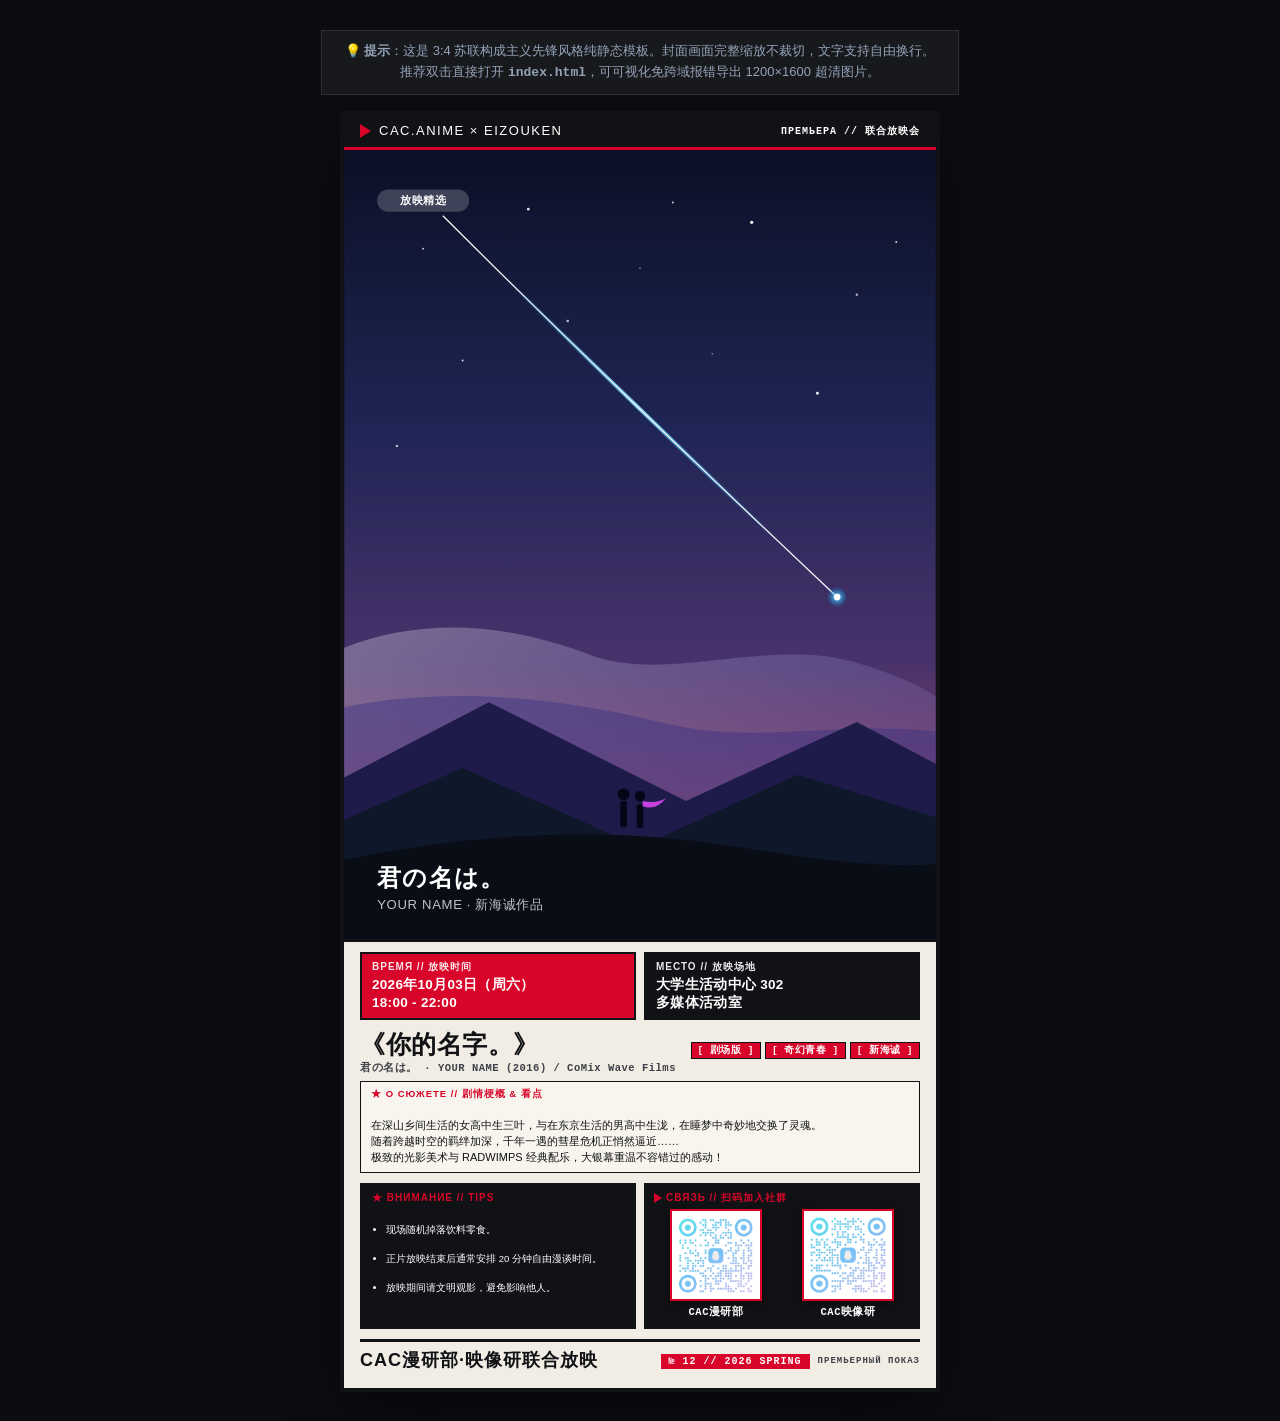
==== template-pure.html @ 76523134 "v1" ====
<!DOCTYPE html>
<html lang="zh-CN">
<head>
  <meta charset="UTF-8">
  <meta name="viewport" content="width=device-width, initial-scale=1.0">
  <title>CAC漫研部 · 映像研联合放映 · 苏联构成主义海报模板 (3:4 静态版)</title>
  <link rel="stylesheet" href="assets/css/poster.css">
  <style>
    body {
      margin: 0;
      padding: 30px 10px;
      background-color: #0b0d11;
      display: flex;
      flex-direction: column;
      align-items: center;
      gap: 16px;
      font-family: sans-serif;
    }
    .print-tip {
      color: #94a3b8;
      font-size: 13px;
      background: rgba(255, 255, 255, 0.05);
      padding: 10px 18px;
      border: 1px solid rgba(255, 255, 255, 0.1);
      max-width: 600px;
      text-align: center;
      line-height: 1.6;
    }
    .print-tip kbd {
      background: #334155;
      padding: 2px 6px;
      border-radius: 4px;
      color: #f1f5f9;
    }
    @media print {
      body { padding: 0; background: transparent; }
      .print-tip { display: none; }
      .poster-container { box-shadow: none; }
    }
  </style>
</head>
<body>

  <div class="print-tip">
    💡 <strong>提示</strong>：这是 3:4 苏联构成主义先锋风格纯静态模板。封面画面完整缩放不裁切，文字支持自由换行。推荐双击直接打开 <strong><code>index.html</code></strong>，可可视化免跨域报错导出 1200×1600 超清图片。
  </div>

  <!-- 海报根节点 (3:4 比例，600×800) -->
  <div class="poster-container" id="posterFrame">
    <div class="poster-ambient-mask"></div>

    <!-- 1. 顶部苏联前卫红黑横幅 -->
    <div class="soviet-header-strip">
      <div class="soviet-header-left">
        <span class="soviet-red-wedge"></span>
        <span>CAC.ANIME × EIZOUKEN</span>
      </div>
      <div class="soviet-header-right">
        <span>ПРЕМЬЕРА // 联合放映会</span>
      </div>
    </div>

    <!-- 2. 封面展示区 (彻底无裁切！完整原比例缩放自适应展示) -->
    <div class="soviet-hero-stage">
      <div class="soviet-corner-badge">КИНО</div>
      <div class="soviet-corner-flag">ARCHIVE // 2026</div>

      <img class="soviet-cover-img" src="assets/images/sample-cover.svg" alt="动画封面">
    </div>

    <!-- 3. 下部内容主板 -->
    <div class="soviet-content-board">

      <!-- 构成主义放映日程告示牌 (红黑双块对比，支持换行) -->
      <section class="soviet-schedule-grid">
        <div class="schedule-block red-block">
          <div class="schedule-tag-head">ВРЕМЯ // 放映时间</div>
          <div class="schedule-tag-value">2026年10月03日（周六）
18:00 - 22:00</div>
        </div>
        <div class="schedule-block">
          <div class="schedule-tag-head">МЕСТО // 放映场地</div>
          <div class="schedule-tag-value">大学生活动中心 302
多媒体活动室</div>
        </div>
      </section>

      <!-- 放映作品列表 (支持单片/多片连映与回车换行) -->
      <div class="soviet-works-section">
        <div class="soviet-work-single">
          <div class="soviet-work-title-row">
            <div class="soviet-work-main-title">《你的名字。》</div>
            <div class="soviet-tag-inline">
              <span class="soviet-tag-stamp">[ 剧场版 ]</span>
              <span class="soviet-tag-stamp">[ 奇幻青春 ]</span>
              <span class="soviet-tag-stamp">[ 新海诚 ]</span>
            </div>
          </div>
          <div class="soviet-work-sub-title">君の名は。 · YOUR NAME (2016) / CoMix Wave Films</div>
          <div class="soviet-synopsis-box">
            <div class="soviet-synopsis-head">★ О СЮЖЕТЕ // 剧情梗概 & 看点</div>
            <div class="soviet-synopsis-text">
在深山乡间生活的女高中生三叶，与在东京生活的男高中生泷，在睡梦中奇妙地交换了灵魂。
随着跨越时空的羁绊加深，千年一遇的彗星危机正悄然逼近……
极致的光影美术与 RADWIMPS 经典配乐，大银幕重温不容错过的感动！
            </div>
          </div>
        </div>
      </div>

      <!-- 构成主义 双列信息板：左侧 参会须知 + 右侧 超大双群二维码专区 -->
      <div class="soviet-bottom-columns">
        <!-- 左侧：参会须知与备忘 (Tips，支持换行) -->
        <section class="soviet-ps-box">
          <div class="soviet-ps-head">★ ВНИМАНИЕ // Tips</div>
          <ul class="soviet-ps-list">
            <li>现场随机掉落饮料零食。</li>
            <li>正片放映结束后通常安排 20 分钟自由漫谈时间。</li>
            <li>放映期间请文明观影，避免影响他人。</li>
          </ul>
        </section>

        <!-- 右侧：超大扫码加入社群专区 (СВЯЗЬ // QR-КОДЫ) -->
        <section class="soviet-qr-box">
          <div class="soviet-qr-box-head">
            <span class="soviet-red-wedge" style="border-left-width: 8px; border-top-width: 5px; border-bottom-width: 5px;"></span>
            <span>СВЯЗЬ // 扫码加入社群</span>
          </div>
          <div class="soviet-qr-group">
            <div class="soviet-qr-item">
              <div class="soviet-qr-frame">
                <img class="soviet-qr-img" src="assets/images/CAC漫研部.png" alt="CAC漫研部">
              </div>
              <span class="soviet-qr-label">CAC漫研部</span>
            </div>
            <div class="soviet-qr-item">
              <div class="soviet-qr-frame">
                <img class="soviet-qr-img" src="assets/images/CAC映像研.png" alt="CAC映像研">
              </div>
              <span class="soviet-qr-label">CAC映像研</span>
            </div>
          </div>
        </section>
      </div>

      <!-- 底部：全宽联合放映品牌横栏 (大号字标 + 届数编号) -->
      <footer class="soviet-footer-bar">
        <div class="soviet-footer-brand">
          <div class="soviet-brand-title">CAC漫研部·映像研联合放映</div>
        </div>
        <div class="soviet-brand-meta">
          <span class="soviet-session-badge">№ 12 // 2026 SPRING</span>
          <span class="soviet-brand-sub">ПРЕМЬЕРНЫЙ ПОКАЗ</span>
        </div>
      </footer>

    </div>
  </div>

</body>
</html>
---- assets/css/poster.css ----
/* ============================================================
   CAC漫研部 · 映像研联合放映 · 苏联构成主义 (Soviet Constructivism) 核心样式表
   画幅比例：自由自适应全长长海报 (基准宽 600px，高度随封面原画与内容自适应延伸，2x 导出即为 1200px 超清海报)
   设计灵感：罗德琴科 (Rodchenko)、斯坚伯格兄弟 (Stenberg Brothers) 苏联先锋电影宣传画
   特点：粗犷建筑几何、红黑米白高张力对比、摄影全宽不裁切展示、标语式大字排版
   ============================================================ */

:root {
  /* 基础尺寸 */
  --poster-w: 600px;
  --poster-h: 800px;

  /* 主题 1：苏维埃赤黑先锋 (Soviet Constructivist Red & Black - 经典红黑白) */
  --soviet-bg: #f2ede4;                /* 做旧报纸米黄底 */
  --soviet-red: #d90429;               /* 苏维埃赤红 */
  --soviet-black: #111215;             /* 浓重墨黑 */
  --soviet-paper: #ffffff;             /* 纯白 */
  --soviet-border: #111215;            /* 纯黑硬轮廓 */
  --soviet-text: #111215;
  --soviet-text-rev: #ffffff;
  --soviet-sub: #3d4048;
  --soviet-font-display: "Impact", "Arial Black", "PingFang SC", "Microsoft YaHei", sans-serif;
  --soviet-font-mono: "JetBrains Mono", "SF Mono", Consolas, monospace;
}

/* 主题 2：斯坚伯格电影黑金 (Stenberg Cinema Black - 影展黑底质感) */
.theme-stenberg-black {
  --soviet-bg: #111215;
  --soviet-red: #e63946;
  --soviet-black: #1c1e24;
  --soviet-paper: #f8f9fa;
  --soviet-border: #e63946;
  --soviet-text: #f8f9fa;
  --soviet-text-rev: #111215;
  --soviet-sub: #cbd5e1;
}

/* 主题 3：先锋革命赤红 (Revolutionary Red Ground - 大色块赤红底) */
.theme-red-avantgarde {
  --soviet-bg: #d90429;
  --soviet-red: #111215;
  --soviet-black: #ffffff;
  --soviet-paper: #111215;
  --soviet-border: #111215;
  --soviet-text: #ffffff;
  --soviet-text-rev: #111215;
  --soviet-sub: #fce7e7;
}

/* 主题 4：构成主义工业黄黑 (Constructivist Ochre - 工业机械黑黄) */
.theme-industrial-ochre {
  --soviet-bg: #141518;
  --soviet-red: #f59e0b;
  --soviet-black: #202228;
  --soviet-paper: #fef3c7;
  --soviet-border: #f59e0b;
  --soviet-text: #fef3c7;
  --soviet-text-rev: #141518;
  --soviet-sub: #cbd5e1;
}

/* 海报画框根容器 (默认自由自适应长海报：宽度 600px，高度纵向自由延伸，绝不截断底边与二维码) */
.poster-container {
  width: var(--poster-w);
  min-height: var(--poster-h);
  height: auto !important;
  position: relative;
  overflow: visible !important;
  box-sizing: border-box;
  background-color: var(--soviet-bg);
  color: var(--soviet-text);
  font-family: -apple-system, BlinkMacSystemFont, "Segoe UI", "PingFang SC", "Microsoft YaHei", sans-serif;
  box-shadow: 0 25px 60px -15px rgba(0, 0, 0, 0.7);
  user-select: none;
  display: flex;
  flex-direction: column;
  border: 4px solid var(--soviet-border);
}

/* 固定画框模式支持 (若用户主动切换固定画幅) */
.poster-container.ratio-3-4 {
  height: 800px !important;
  max-height: 800px !important;
  overflow: hidden !important;
}
.poster-container.ratio-3-4 .soviet-hero-stage {
  height: 320px !important;
  display: flex !important;
  align-items: center !important;
  justify-content: center !important;
  background: #0d0f12 !important;
}
.poster-container.ratio-3-4 .soviet-cover-img {
  width: 100% !important;
  height: 100% !important;
  object-fit: contain !important;
  box-shadow: 0 0 0 1.5px var(--soviet-border), 0 4px 16px rgba(0, 0, 0, 0.5);
}

.poster-container.ratio-9-16 {
  height: 1066px !important;
  max-height: 1066px !important;
  overflow: hidden !important;
}
.poster-container.ratio-9-16 .soviet-hero-stage {
  height: 480px !important;
  display: flex !important;
  align-items: center !important;
  justify-content: center !important;
  background: #0d0f12 !important;
}
.poster-container.ratio-9-16 .soviet-cover-img {
  width: 100% !important;
  height: 100% !important;
  object-fit: contain !important;
  box-shadow: 0 0 0 1.5px var(--soviet-border), 0 4px 16px rgba(0, 0, 0, 0.5);
}

/* 构成主义背景：报纸版画质感颗粒与斜向几何构图 */
.poster-ambient-mask {
  position: absolute;
  inset: 0;
  pointer-events: none;
  z-index: 2;
  background-image: radial-gradient(rgba(0, 0, 0, 0.04) 1px, transparent 0);
  background-size: 8px 8px;
}

/* ================= 1. 顶部苏联前卫先锋标语横幅 (Banner Strip) ================= */
.soviet-header-strip {
  position: relative;
  z-index: 10;
  height: 32px;
  background: var(--soviet-black);
  color: #ffffff;
  display: flex;
  align-items: center;
  justify-content: space-between;
  padding: 0 16px;
  border-bottom: 3px solid var(--soviet-red);
  flex-shrink: 0;
}

.soviet-header-left {
  display: flex;
  align-items: center;
  gap: 8px;
  font-family: var(--soviet-font-display);
  font-size: 13px;
  letter-spacing: 1.5px;
  text-transform: uppercase;
}

.soviet-red-wedge {
  display: inline-block;
  width: 0;
  height: 0;
  border-top: 7px solid transparent;
  border-bottom: 7px solid transparent;
  border-left: 11px solid var(--soviet-red);
}

.soviet-header-right {
  font-family: var(--soviet-font-mono);
  font-size: 10px;
  font-weight: 700;
  color: #ffffff;
  letter-spacing: 1px;
}

/* ================= 2. 封面展示区 (直接宽度最大化 100% 顶满！0裁切！无遮挡！) ================= */
.soviet-hero-stage {
  position: relative;
  width: 100%;
  height: auto;
  min-height: unset;
  background: #0d0f12;
  border-bottom: 3.5px solid var(--soviet-border);
  display: block;
  overflow: hidden;
  flex-shrink: 0;
  z-index: 5;
  padding: 0;
  margin: 0;
  line-height: 0;
}

/* 核心：封面图片直接 100% 宽度顶满海报左右两边！纵向随原图比例自然展开，不留黑边，绝不裁切！ */
.soviet-cover-img {
  width: 100% !important;
  max-width: 100% !important;
  min-width: 100% !important;
  height: auto !important;
  max-height: none !important;
  display: block !important;
  object-fit: cover;
  margin: 0 !important;
  padding: 0 !important;
  border: none !important;
}

/* 移除遮挡在封面图上的装饰标签，确保原画 100% 纯净展示 */
.soviet-corner-badge,
.soviet-corner-flag {
  display: none !important;
}

/* ================= 3. 下部内容板 (Content Area) ================= */
.soviet-content-board {
  position: relative;
  z-index: 10;
  display: flex;
  flex-direction: column;
  gap: 8px;
  padding: 10px 16px 14px 16px;
  box-sizing: border-box;
  background: var(--soviet-bg);
  flex: none;
}

/* ================= 4. 构成主义放映日程告示牌 (双列几何方块，支持换行) ================= */
.soviet-schedule-grid {
  display: grid;
  grid-template-columns: 1fr 1fr;
  gap: 8px;
  margin-bottom: 2px;
}

.schedule-block {
  border: 2px solid var(--soviet-border);
  background: var(--soviet-black);
  color: #ffffff;
  padding: 6px 10px;
  display: flex;
  flex-direction: column;
  gap: 2px;
  position: relative;
}

.schedule-block.red-block {
  background: var(--soviet-red);
  border-color: var(--soviet-border);
}

.schedule-tag-head {
  font-family: var(--soviet-font-display);
  font-size: 10px;
  font-weight: 900;
  letter-spacing: 1px;
  text-transform: uppercase;
  color: rgba(255, 255, 255, 0.9);
  display: flex;
  align-items: center;
  gap: 4px;
}

.schedule-tag-value {
  font-size: 13.5px;
  font-weight: 900;
  line-height: 1.35;
  color: #ffffff;
  letter-spacing: 0.3px;
  white-space: pre-line; /* 支持换行 */
  word-break: break-word;
}

/* ================= 5. 放映作品列表 (支持多片连映与回车换行) ================= */
.soviet-works-section {
  display: flex;
  flex-direction: column;
  gap: 6px;
  margin-bottom: 2px;
}

/* 标签通用样式 (放在作品标题后) */
.soviet-tag-inline {
  display: inline-flex;
  gap: 4px;
  flex-wrap: wrap;
  align-items: center;
}

.soviet-tag-stamp {
  padding: 1px 6px;
  background: var(--soviet-red);
  color: #ffffff;
  font-size: 9.5px;
  font-weight: 800;
  letter-spacing: 0.5px;
  font-family: var(--soviet-font-mono);
  border: 1px solid var(--soviet-border);
}

/* 单部作品展示样式 (巨大字体，张力拉满) */
.soviet-work-single {
  display: flex;
  flex-direction: column;
  gap: 2px;
}

.soviet-work-title-row {
  display: flex;
  align-items: baseline;
  justify-content: space-between;
  gap: 8px;
  flex-wrap: wrap;
}

.soviet-work-main-title {
  font-size: 25px;
  font-weight: 900;
  line-height: 1.18;
  letter-spacing: 0.5px;
  color: var(--soviet-text);
  white-space: pre-line; /* 支持回车换行 */
  word-break: break-word;
}

.soviet-work-sub-title {
  font-family: var(--soviet-font-mono);
  font-size: 10.5px;
  font-weight: 700;
  color: var(--soviet-sub);
  letter-spacing: 0.5px;
  line-height: 1.3;
  white-space: pre-line; /* 支持回车换行 */
  word-break: break-word;
}

.soviet-synopsis-box {
  border: 1.5px solid var(--soviet-border);
  background: rgba(255, 255, 255, 0.4);
  padding: 6px 10px;
  margin-top: 3px;
  position: relative;
}

.soviet-synopsis-head {
  font-family: var(--soviet-font-display);
  font-size: 9.5px;
  font-weight: 900;
  color: var(--soviet-red);
  letter-spacing: 1px;
  margin-bottom: 2px;
}

.soviet-synopsis-text {
  font-size: 11px;
  line-height: 1.45;
  color: var(--soviet-text);
  margin: 0;
  white-space: pre-line; /* 支持回车换行 */
  word-break: break-word;
}

/* 多部作品连映样式 */
.soviet-work-multi {
  border: 2px solid var(--soviet-border);
  background: rgba(255, 255, 255, 0.5);
  border-left: 5px solid var(--soviet-red);
  padding: 5px 8px;
  display: flex;
  flex-direction: column;
  gap: 2px;
}

.multi-header-row {
  display: flex;
  align-items: center;
  justify-content: space-between;
  gap: 6px;
}

.multi-title-group {
  display: flex;
  align-items: baseline;
  gap: 6px;
  flex: 1;
}

.multi-num-badge {
  font-family: var(--soviet-font-display);
  font-size: 11px;
  font-weight: 900;
  color: #fff;
  background: var(--soviet-red);
  padding: 0 4px;
}

.multi-title-text {
  font-size: 15px;
  font-weight: 900;
  color: var(--soviet-text);
  white-space: pre-line;
  word-break: break-word;
}

.multi-sub-text {
  font-family: var(--soviet-font-mono);
  font-size: 9.5px;
  color: var(--soviet-sub);
}

.multi-synopsis-text {
  font-size: 10px;
  line-height: 1.38;
  color: var(--soviet-text);
  margin: 0;
  white-space: pre-line;
  word-break: break-word;
}

/* ================= 6. 构成主义双列信息区：左侧 参会须知 + 右侧 超大双群二维码 ================= */
.soviet-bottom-columns {
  display: grid;
  grid-template-columns: 1fr 1fr;
  gap: 8px;
  align-items: stretch;
  margin-bottom: 2px;
}

.soviet-ps-box {
  border: 2px solid var(--soviet-border);
  background: var(--soviet-black);
  color: #ffffff;
  padding: 6px 10px;
  margin-bottom: 0;
  display: flex;
  flex-direction: column;
}

.soviet-ps-head {
  font-family: var(--soviet-font-display);
  font-size: 10px;
  font-weight: 900;
  color: var(--soviet-red);
  letter-spacing: 1px;
  margin-bottom: 4px;
  display: flex;
  align-items: center;
  gap: 4px;
  text-transform: uppercase;
}

.soviet-ps-list {
  margin: 0;
  padding-left: 14px;
  font-size: 9.5px;
  line-height: 1.42;
  color: #ffffff;
  white-space: pre-line; /* 支持回车换行 */
}

.soviet-ps-list li {
  margin-bottom: 2px;
}
.soviet-ps-list li:last-child {
  margin-bottom: 0;
}

/* 右侧超大社群二维码展区 (横向空间充分利用，扫码面积扩充至 3 倍以上) */
.soviet-qr-box {
  border: 2px solid var(--soviet-border);
  background: var(--soviet-black);
  color: #ffffff;
  padding: 6px 8px 8px 8px;
  display: flex;
  flex-direction: column;
  justify-content: space-between;
}

.soviet-qr-box-head {
  font-family: var(--soviet-font-display);
  font-size: 10px;
  font-weight: 900;
  color: var(--soviet-red);
  letter-spacing: 1px;
  margin-bottom: 4px;
  display: flex;
  align-items: center;
  gap: 4px;
  text-transform: uppercase;
}

.soviet-qr-group {
  display: flex;
  align-items: center;
  justify-content: space-around;
  gap: 8px;
  flex: 1;
}

.soviet-qr-item {
  display: flex;
  flex-direction: column;
  align-items: center;
  gap: 4px;
}

.soviet-qr-frame {
  width: 92px;
  height: 92px;
  background: #ffffff;
  border: 2px solid var(--soviet-red);
  padding: 3px;
  box-sizing: border-box;
  box-shadow: 0 2px 10px rgba(0, 0, 0, 0.4);
}

.soviet-qr-img {
  width: 100%;
  height: 100%;
  display: block;
  object-fit: contain;
}

.soviet-qr-label {
  font-size: 10.5px;
  font-weight: 900;
  color: #ffffff;
  letter-spacing: 0.5px;
  white-space: nowrap;
  text-align: center;
  font-family: var(--soviet-font-mono);
}

/* ================= 7. 构成主义底栏：联合放映全宽字标 ================= */
.soviet-footer-bar {
  display: flex;
  align-items: center;
  justify-content: space-between;
  padding-top: 8px;
  padding-bottom: 2px;
  border-top: 3.5px solid var(--soviet-border);
  gap: 12px;
  flex-shrink: 0;
}

.soviet-footer-brand {
  display: flex;
  align-items: baseline;
  gap: 6px;
}

.soviet-brand-title {
  font-size: 18px;
  font-weight: 900;
  letter-spacing: 1px;
  color: var(--soviet-text);
  white-space: pre-line; /* 支持换行 */
  line-height: 1.2;
}

.soviet-brand-meta {
  display: flex;
  align-items: center;
  gap: 8px;
}

.soviet-session-badge {
  font-family: var(--soviet-font-mono);
  background: var(--soviet-red);
  color: #ffffff;
  font-size: 10px;
  font-weight: 900;
  padding: 2px 8px;
  letter-spacing: 1px;
}

.soviet-brand-sub {
  font-family: var(--soviet-font-mono);
  font-size: 9px;
  font-weight: 800;
  color: var(--soviet-sub);
  letter-spacing: 1px;
}
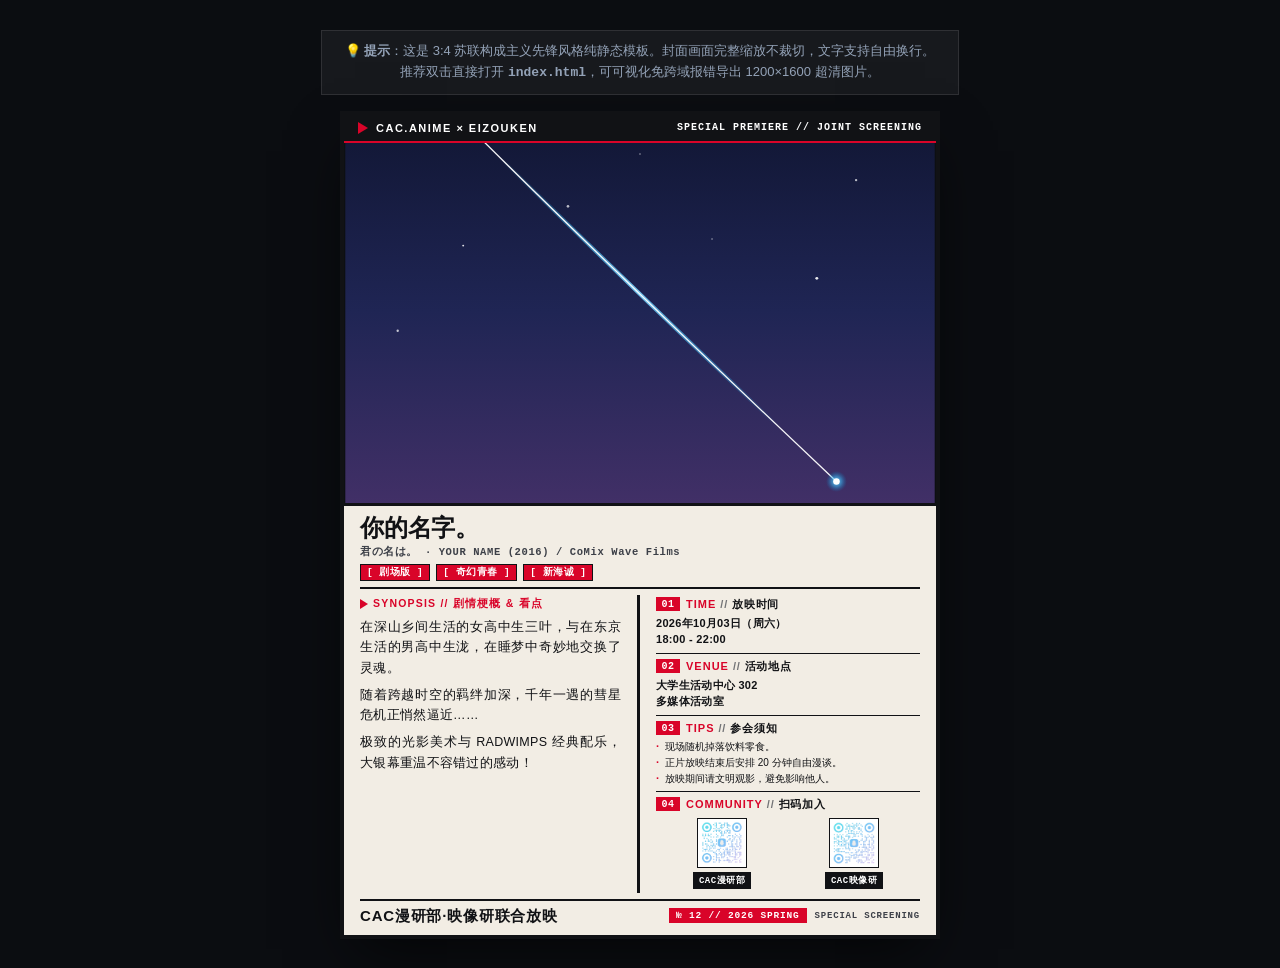
==== commit a06d1bff: "feat: Soviet Constructivism poster layout optimizations, typography refinements and bug fixes" ====
--- a/template-pure.html
+++ b/template-pure.html
@@ -45,7 +45,7 @@
     💡 <strong>提示</strong>：这是 3:4 苏联构成主义先锋风格纯静态模板。封面画面完整缩放不裁切，文字支持自由换行。推荐双击直接打开 <strong><code>index.html</code></strong>，可可视化免跨域报错导出 1200×1600 超清图片。
   </div>
 
-  <!-- 海报根节点 (3:4 比例，600×800) -->
+  <!-- 海报根节点 (标准海报画框，宽 600px) -->
   <div class="poster-container" id="posterFrame">
     <div class="poster-ambient-mask"></div>
 
@@ -56,91 +56,124 @@
         <span>CAC.ANIME × EIZOUKEN</span>
       </div>
       <div class="soviet-header-right">
-        <span>ПРЕМЬЕРА // 联合放映会</span>
+        <span>SPECIAL PREMIERE // JOINT SCREENING</span>
       </div>
     </div>
 
     <!-- 2. 封面展示区 (彻底无裁切！完整原比例缩放自适应展示) -->
     <div class="soviet-hero-stage">
-      <div class="soviet-corner-badge">КИНО</div>
-      <div class="soviet-corner-flag">ARCHIVE // 2026</div>
-
       <img class="soviet-cover-img" src="assets/images/sample-cover.svg" alt="动画封面">
     </div>
 
     <!-- 3. 下部内容主板 -->
     <div class="soviet-content-board">
 
-      <!-- 构成主义放映日程告示牌 (红黑双块对比，支持换行) -->
-      <section class="soviet-schedule-grid">
-        <div class="schedule-block red-block">
-          <div class="schedule-tag-head">ВРЕМЯ // 放映时间</div>
-          <div class="schedule-tag-value">2026年10月03日（周六）
-18:00 - 22:00</div>
-        </div>
-        <div class="schedule-block">
-          <div class="schedule-tag-head">МЕСТО // 放映场地</div>
-          <div class="schedule-tag-value">大学生活动中心 302
-多媒体活动室</div>
-        </div>
-      </section>
-
-      <!-- 放映作品列表 (支持单片/多片连映与回车换行) -->
-      <div class="soviet-works-section">
-        <div class="soviet-work-single">
-          <div class="soviet-work-title-row">
-            <div class="soviet-work-main-title">《你的名字。》</div>
-            <div class="soviet-tag-inline">
-              <span class="soviet-tag-stamp">[ 剧场版 ]</span>
-              <span class="soviet-tag-stamp">[ 奇幻青春 ]</span>
-              <span class="soviet-tag-stamp">[ 新海诚 ]</span>
-            </div>
-          </div>
-          <div class="soviet-work-sub-title">君の名は。 · YOUR NAME (2016) / CoMix Wave Films</div>
-          <div class="soviet-synopsis-box">
-            <div class="soviet-synopsis-head">★ О СЮЖЕТЕ // 剧情梗概 & 看点</div>
-            <div class="soviet-synopsis-text">
-在深山乡间生活的女高中生三叶，与在东京生活的男高中生泷，在睡梦中奇妙地交换了灵魂。
-随着跨越时空的羁绊加深，千年一遇的彗星危机正悄然逼近……
-极致的光影美术与 RADWIMPS 经典配乐，大银幕重温不容错过的感动！
-            </div>
+      <!-- 顶端：主标题区 (大标题独占首行，副标题独占次行，标签独占独立行) -->
+      <header class="soviet-hero-header">
+        <h1 class="soviet-main-title">你的名字。</h1>
+        <div class="soviet-sub-title">君の名は。 · YOUR NAME (2016) / CoMix Wave Films</div>
+        <div class="soviet-tag-row">
+          <div class="soviet-tag-inline">
+            <span class="soviet-tag-stamp">[ 剧场版 ]</span>
+            <span class="soviet-tag-stamp">[ 奇幻青春 ]</span>
+            <span class="soviet-tag-stamp">[ 新海诚 ]</span>
           </div>
         </div>
-      </div>
+      </header>
 
-      <!-- 构成主义 双列信息板：左侧 参会须知 + 右侧 超大双群二维码专区 -->
-      <div class="soviet-bottom-columns">
-        <!-- 左侧：参会须知与备忘 (Tips，支持换行) -->
-        <section class="soviet-ps-box">
-          <div class="soviet-ps-head">★ ВНИМАНИЕ // Tips</div>
-          <ul class="soviet-ps-list">
-            <li>现场随机掉落饮料零食。</li>
-            <li>正片放映结束后通常安排 20 分钟自由漫谈时间。</li>
-            <li>放映期间请文明观影，避免影响他人。</li>
-          </ul>
-        </section>
+      <!-- 双栏主体网格：左栏 简介 & 看点 / 右栏 4大统一格式栏目 (中缝立柱分割) -->
+      <div class="soviet-main-grid">
 
-        <!-- 右侧：超大扫码加入社群专区 (СВЯЗЬ // QR-КОДЫ) -->
-        <section class="soviet-qr-box">
-          <div class="soviet-qr-box-head">
-            <span class="soviet-red-wedge" style="border-left-width: 8px; border-top-width: 5px; border-bottom-width: 5px;"></span>
-            <span>СВЯЗЬ // 扫码加入社群</span>
-          </div>
-          <div class="soviet-qr-group">
-            <div class="soviet-qr-item">
-              <div class="soviet-qr-frame">
-                <img class="soviet-qr-img" src="assets/images/CAC漫研部.png" alt="CAC漫研部">
+        <!-- 左栏：作品简介与看点 (开放通透，纯净阅读流，段间距舒展饱满) -->
+        <div class="soviet-col-content">
+          <section class="soviet-synopsis-panel">
+            <div class="soviet-panel-head">
+              <span class="soviet-red-wedge" style="border-left-width: 8px; border-top-width: 5px; border-bottom-width: 5px;"></span>
+              <span>SYNOPSIS // 剧情梗概 & 看点</span>
+            </div>
+            <div class="soviet-synopsis-body">
+              <p class="soviet-synopsis-para">在深山乡间生活的女高中生三叶，与在东京生活的男高中生泷，在睡梦中奇妙地交换了灵魂。</p>
+              <p class="soviet-synopsis-para">随着跨越时空的羁绊加深，千年一遇的彗星危机正悄然逼近……</p>
+              <p class="soviet-synopsis-para">极致的光影美术与 RADWIMPS 经典配乐，大银幕重温不容错过的感动！</p>
+            </div>
+          </section>
+        </div>
+
+        <!-- 右栏：四大统一格式栏目 (时间、地点、注意事项、二维码) -->
+        <div class="soviet-col-info">
+
+          <!-- 栏目 01：放映时间 (上下空隙加宽，舒展大气) -->
+          <section class="soviet-info-card card-time">
+            <div class="soviet-card-header">
+              <span class="soviet-card-num">01</span>
+              <span class="soviet-card-label">
+                <span class="en-tag">TIME</span><span class="sep-slash">//</span><span class="zh-tag">放映时间</span>
+              </span>
+            </div>
+            <div class="soviet-card-body">
+              <div class="soviet-schedule-text">2026年10月03日（周六）
+18:00 - 22:00</div>
+            </div>
+          </section>
+
+          <!-- 栏目 02：放映场地 (上下空隙加宽，舒展大气) -->
+          <section class="soviet-info-card card-venue">
+            <div class="soviet-card-header">
+              <span class="soviet-card-num">02</span>
+              <span class="soviet-card-label">
+                <span class="en-tag">VENUE</span><span class="sep-slash">//</span><span class="zh-tag">活动地点</span>
+              </span>
+            </div>
+            <div class="soviet-card-body">
+              <div class="soviet-venue-text">大学生活动中心 302
+多媒体活动室</div>
+            </div>
+          </section>
+
+          <!-- 栏目 03：注意事项 (TIPS，适当收缩，紧凑利落) -->
+          <section class="soviet-info-card card-tips">
+            <div class="soviet-card-header">
+              <span class="soviet-card-num">03</span>
+              <span class="soviet-card-label">
+                <span class="en-tag">TIPS</span><span class="sep-slash">//</span><span class="zh-tag">参会须知</span>
+              </span>
+            </div>
+            <div class="soviet-card-body">
+              <ul class="soviet-ps-list">
+                <li>现场随机掉落饮料零食。</li>
+                <li>正片放映结束后安排 20 分钟自由漫谈。</li>
+                <li>放映期间请文明观影，避免影响他人。</li>
+              </ul>
+            </div>
+          </section>
+
+          <!-- 栏目 04：社群二维码 (qr-card 弹性吸收垂直空间) -->
+          <section class="soviet-info-card qr-card">
+            <div class="soviet-card-header">
+              <span class="soviet-card-num">04</span>
+              <span class="soviet-card-label">
+                <span class="en-tag">COMMUNITY</span><span class="sep-slash">//</span><span class="zh-tag">扫码加入</span>
+              </span>
+            </div>
+            <div class="soviet-card-body">
+              <div class="soviet-qr-group">
+                <div class="soviet-qr-item">
+                  <div class="soviet-qr-frame">
+                    <img class="soviet-qr-img" src="assets/images/CAC漫研部.png" alt="CAC漫研部">
+                  </div>
+                  <span class="soviet-qr-label">CAC漫研部</span>
+                </div>
+                <div class="soviet-qr-item">
+                  <div class="soviet-qr-frame">
+                    <img class="soviet-qr-img" src="assets/images/CAC映像研.png" alt="CAC映像研">
+                  </div>
+                  <span class="soviet-qr-label">CAC映像研</span>
+                </div>
               </div>
-              <span class="soviet-qr-label">CAC漫研部</span>
             </div>
-            <div class="soviet-qr-item">
-              <div class="soviet-qr-frame">
-                <img class="soviet-qr-img" src="assets/images/CAC映像研.png" alt="CAC映像研">
-              </div>
-              <span class="soviet-qr-label">CAC映像研</span>
-            </div>
-          </div>
-        </section>
+          </section>
+
+        </div>
       </div>
 
       <!-- 底部：全宽联合放映品牌横栏 (大号字标 + 届数编号) -->
@@ -150,7 +183,7 @@
         </div>
         <div class="soviet-brand-meta">
           <span class="soviet-session-badge">№ 12 // 2026 SPRING</span>
-          <span class="soviet-brand-sub">ПРЕМЬЕРНЫЙ ПОКАЗ</span>
+          <span class="soviet-brand-sub">SPECIAL SCREENING</span>
         </div>
       </footer>
 
--- a/assets/css/poster.css
+++ b/assets/css/poster.css
@@ -77,14 +77,14 @@
   border: 4px solid var(--soviet-border);
 }
 
-/* 固定画框模式支持 (若用户主动切换固定画幅) */
+/* 固定画框模式支持 (标准 3:4 比例，宽 600px × 高 800px) */
 .poster-container.ratio-3-4 {
   height: 800px !important;
   max-height: 800px !important;
   overflow: hidden !important;
 }
 .poster-container.ratio-3-4 .soviet-hero-stage {
-  height: 320px !important;
+  height: 290px !important;
   display: flex !important;
   align-items: center !important;
   justify-content: center !important;
@@ -94,7 +94,14 @@
   width: 100% !important;
   height: 100% !important;
   object-fit: contain !important;
-  box-shadow: 0 0 0 1.5px var(--soviet-border), 0 4px 16px rgba(0, 0, 0, 0.5);
+}
+.poster-container.ratio-3-4 .soviet-content-board {
+  padding: 8px 16px 8px 16px !important;
+  gap: 6px !important;
+}
+.poster-container.ratio-3-4 .soviet-qr-frame {
+  width: 50px;
+  height: 50px;
 }
 
 .poster-container.ratio-9-16 {
@@ -121,23 +128,28 @@
   position: absolute;
   inset: 0;
   pointer-events: none;
-  z-index: 2;
-  background-image: radial-gradient(rgba(0, 0, 0, 0.04) 1px, transparent 0);
-  background-size: 8px 8px;
-}
-
-/* ================= 1. 顶部苏联前卫先锋标语横幅 (Banner Strip) ================= */
+  background-image:
+    radial-gradient(var(--soviet-border) 1px, transparent 0),
+    linear-gradient(135deg, rgba(217, 4, 41, 0.03) 0%, transparent 40%),
+    linear-gradient(315deg, rgba(0, 0, 0, 0.05) 0%, transparent 50%);
+  background-size: 8px 8px, 100% 100%, 100% 100%;
+  opacity: 0.85;
+  z-index: 1;
+}
+
+/* ================= 1. 顶部苏联前卫红黑横幅 (Soviet Header Strip) ================= */
 .soviet-header-strip {
   position: relative;
+  height: 28px;
+  background-color: var(--soviet-black);
+  color: #ffffff;
+  display: flex;
+  align-items: center;
+  justify-content: space-between;
+  padding: 0 14px;
+  box-sizing: border-box;
+  border-bottom: 2.5px solid var(--soviet-red);
   z-index: 10;
-  height: 32px;
-  background: var(--soviet-black);
-  color: #ffffff;
-  display: flex;
-  align-items: center;
-  justify-content: space-between;
-  padding: 0 16px;
-  border-bottom: 3px solid var(--soviet-red);
   flex-shrink: 0;
 }
 
@@ -146,18 +158,18 @@
   align-items: center;
   gap: 8px;
   font-family: var(--soviet-font-display);
-  font-size: 13px;
+  font-size: 11px;
+  font-weight: 900;
   letter-spacing: 1.5px;
-  text-transform: uppercase;
 }
 
 .soviet-red-wedge {
-  display: inline-block;
   width: 0;
   height: 0;
-  border-top: 7px solid transparent;
-  border-bottom: 7px solid transparent;
-  border-left: 11px solid var(--soviet-red);
+  border-top: 6px solid transparent;
+  border-bottom: 6px solid transparent;
+  border-left: 10px solid var(--soviet-red);
+  display: inline-block;
 }
 
 .soviet-header-right {
@@ -168,35 +180,27 @@
   letter-spacing: 1px;
 }
 
-/* ================= 2. 封面展示区 (直接宽度最大化 100% 顶满！0裁切！无遮挡！) ================= */
+/* ================= 2. 封面展示区 (平衡高度控制，避免海报拉长至 1200px+ 极度失调) ================= */
 .soviet-hero-stage {
   position: relative;
   width: 100%;
-  height: auto;
-  min-height: unset;
+  height: 360px;
   background: #0d0f12;
   border-bottom: 3.5px solid var(--soviet-border);
-  display: block;
+  display: flex;
+  align-items: center;
+  justify-content: center;
   overflow: hidden;
   flex-shrink: 0;
   z-index: 5;
-  padding: 0;
-  margin: 0;
-  line-height: 0;
-}
-
-/* 核心：封面图片直接 100% 宽度顶满海报左右两边！纵向随原图比例自然展开，不留黑边，绝不裁切！ */
+}
+
 .soviet-cover-img {
-  width: 100% !important;
-  max-width: 100% !important;
-  min-width: 100% !important;
-  height: auto !important;
-  max-height: none !important;
-  display: block !important;
+  width: 100%;
+  height: 100%;
+  display: block;
   object-fit: cover;
-  margin: 0 !important;
-  padding: 0 !important;
-  border: none !important;
+  object-position: center 25%;
 }
 
 /* 移除遮挡在封面图上的装饰标签，确保原画 100% 纯净展示 */
@@ -206,82 +210,78 @@
 }
 
 /* ================= 3. 下部内容板 (Content Area) ================= */
+/* 整体上下缩短，结构紧凑利落 */
 .soviet-content-board {
   position: relative;
   z-index: 10;
   display: flex;
   flex-direction: column;
-  gap: 8px;
-  padding: 10px 16px 14px 16px;
+  gap: 6px;
+  padding: 8px 16px 8px 16px;
   box-sizing: border-box;
   background: var(--soviet-bg);
   flex: none;
 }
 
-/* ================= 4. 构成主义放映日程告示牌 (双列几何方块，支持换行) ================= */
-.soviet-schedule-grid {
-  display: grid;
-  grid-template-columns: 1fr 1fr;
-  gap: 8px;
-  margin-bottom: 2px;
-}
-
-.schedule-block {
-  border: 2px solid var(--soviet-border);
-  background: var(--soviet-black);
-  color: #ffffff;
-  padding: 6px 10px;
-  display: flex;
-  flex-direction: column;
-  gap: 2px;
+/* ================= 4. 顶端作品大标题区 (大标题独占首行，副标题独占次行，标签独占独立行) ================= */
+.soviet-hero-header {
+  display: flex;
+  flex-direction: column;
+  gap: 4px;
+  padding-bottom: 6px;
+  border-bottom: 2px solid var(--soviet-border);
   position: relative;
 }
 
-.schedule-block.red-block {
-  background: var(--soviet-red);
-  border-color: var(--soviet-border);
-}
-
-.schedule-tag-head {
-  font-family: var(--soviet-font-display);
-  font-size: 10px;
-  font-weight: 900;
-  letter-spacing: 1px;
-  text-transform: uppercase;
-  color: rgba(255, 255, 255, 0.9);
-  display: flex;
-  align-items: center;
+/* 主标题：独立独占整行，气势磅礴，绝无标签挤压错位 */
+.soviet-main-title {
+  margin: 0;
+  font-size: 24px;
+  font-weight: 900;
+  line-height: 1.15;
+  letter-spacing: -0.2px;
+  color: var(--soviet-text);
+  white-space: pre-line;
+  word-break: break-word;
+  font-family: -apple-system, BlinkMacSystemFont, "Segoe UI", "PingFang SC", "Microsoft YaHei", sans-serif;
+}
+
+/* 次行：原作副标题 / 监督 / 年份 */
+.soviet-sub-title {
+  font-family: var(--soviet-font-mono);
+  font-size: 10.5px;
+  font-weight: 700;
+  color: var(--soviet-sub);
+  letter-spacing: 0.6px;
+  line-height: 1.35;
+  white-space: pre-line;
+  word-break: break-word;
+}
+
+/* 兼容副标题+标签包装器，纵向排列实现独立空行 */
+.soviet-title-subrow {
+  display: flex;
+  flex-direction: column;
   gap: 4px;
 }
 
-.schedule-tag-value {
-  font-size: 13.5px;
-  font-weight: 900;
-  line-height: 1.35;
-  color: #ffffff;
-  letter-spacing: 0.3px;
-  white-space: pre-line; /* 支持换行 */
-  word-break: break-word;
-}
-
-/* ================= 5. 放映作品列表 (支持多片连映与回车换行) ================= */
-.soviet-works-section {
-  display: flex;
-  flex-direction: column;
-  gap: 6px;
-  margin-bottom: 2px;
-}
-
-/* 标签通用样式 (放在作品标题后) */
+/* 独立标签行 (给tag单独分配一个完整行，清爽大气) */
+.soviet-tag-row {
+  display: flex;
+  align-items: center;
+  margin-top: 1px;
+}
+
+/* 标签样式 (印章风格) */
 .soviet-tag-inline {
   display: inline-flex;
-  gap: 4px;
+  gap: 6px;
   flex-wrap: wrap;
   align-items: center;
 }
 
 .soviet-tag-stamp {
-  padding: 1px 6px;
+  padding: 1.5px 6px;
   background: var(--soviet-red);
   color: #ffffff;
   font-size: 9.5px;
@@ -289,222 +289,320 @@
   letter-spacing: 0.5px;
   font-family: var(--soviet-font-mono);
   border: 1px solid var(--soviet-border);
-}
-
-/* 单部作品展示样式 (巨大字体，张力拉满) */
-.soviet-work-single {
-  display: flex;
-  flex-direction: column;
-  gap: 2px;
-}
-
-.soviet-work-title-row {
-  display: flex;
-  align-items: baseline;
+  line-height: 1.2;
+}
+
+/* ================= 5. 下部双栏主体网格 (中缝立柱分割，左右平衡严整) ================= */
+.soviet-main-grid {
+  display: grid;
+  grid-template-columns: 1fr 1fr;
+  column-gap: 0; /* 采用明确的中缝竖线彻底划分 */
+  align-items: stretch;
+}
+
+/* ----- 左栏：作品简介区 (纯净人文排版，字型舒展饱满，段落间距适中) ----- */
+.soviet-col-content {
+  display: flex;
+  flex-direction: column;
+  gap: 6px;
+  padding-right: 16px;
+  border-right: 3px solid var(--soviet-border); /* 垂直中缝实线加粗至 3px，分界严整 */
+  justify-content: flex-start;
+  height: 100%;
+}
+
+.soviet-synopsis-panel {
+  border: none;
+  background: transparent;
+  padding: 2px 0 0 0;
+  display: flex;
+  flex-direction: column;
+  box-sizing: border-box;
+}
+
+.soviet-panel-head {
+  font-family: var(--soviet-font-display);
+  font-size: 10.5px;
+  font-weight: 900;
+  color: var(--soviet-red);
+  letter-spacing: 1.2px;
+  margin-bottom: 6px;
+  display: flex;
+  align-items: center;
+  gap: 5px;
+  text-transform: uppercase;
+  border-bottom: none;
+  padding-bottom: 0;
+}
+
+.soviet-synopsis-body {
+  display: flex;
+  flex-direction: column;
+}
+
+.soviet-synopsis-text {
+  font-size: 12.5px;
+  line-height: 1.65;
+  color: var(--soviet-text);
+  margin: 0;
+  white-space: pre-line;
+  word-break: break-word;
+  text-align: justify;
+  letter-spacing: 0.3px;
+}
+
+.soviet-synopsis-para {
+  font-size: 12.5px;
+  line-height: 1.65;
+  color: var(--soviet-text);
+  margin: 0 0 6px 0;
+  white-space: pre-line;
+  word-break: break-word;
+  text-align: justify;
+  letter-spacing: 0.3px;
+}
+
+.soviet-synopsis-para:last-child {
+  margin-bottom: 0;
+}
+
+/* 多部作品连映时的左栏卡片 (开放式带左侧红线标引) */
+.soviet-multi-card {
+  border: none;
+  border-left: 4px solid var(--soviet-red);
+  background: rgba(0, 0, 0, 0.025);
+  padding: 8px 10px;
+  display: flex;
+  flex-direction: column;
+  gap: 4px;
+  margin-bottom: 6px;
+}
+
+.theme-stenberg-black .soviet-multi-card,
+.theme-industrial-ochre .soviet-multi-card {
+  background: rgba(255, 255, 255, 0.03);
+}
+
+.soviet-multi-card:last-child {
+  margin-bottom: 0;
+}
+
+.soviet-multi-title-row {
+  display: flex;
+  align-items: center;
   justify-content: space-between;
-  gap: 8px;
-  flex-wrap: wrap;
-}
-
-.soviet-work-main-title {
-  font-size: 25px;
-  font-weight: 900;
-  line-height: 1.18;
+  gap: 4px;
+}
+
+.soviet-multi-badge {
+  font-family: var(--soviet-font-mono);
+  font-size: 9.5px;
+  font-weight: 900;
+  background: var(--soviet-red);
+  color: #fff;
+  padding: 1.5px 5px;
+}
+
+.soviet-multi-name {
+  font-size: 13px;
+  font-weight: 900;
+  color: var(--soviet-text);
+  white-space: pre-line;
+}
+
+.soviet-multi-sub {
+  font-family: var(--soviet-font-mono);
+  font-size: 9.5px;
+  color: var(--soviet-sub);
+}
+
+.soviet-multi-desc {
+  font-size: 11.5px;
+  line-height: 1.5;
+  color: var(--soviet-text);
+  margin: 0;
+  white-space: pre-line;
+}
+
+/* ----- 右栏：四大统一格式栏目 (规整自成体系，赤黑先锋韵律) ----- */
+.soviet-col-info {
+  display: flex;
+  flex-direction: column;
+  justify-content: flex-start;
+  height: 100%;
+  padding-left: 16px; /* 离开中缝竖线 */
+}
+
+/* 统一格式的信息栏目：各栏目间用干净的细线隔开 */
+.soviet-info-card {
+  border: none;
+  background: transparent;
+  display: flex;
+  flex-direction: column;
+  border-top: 1px solid var(--soviet-border);
+}
+
+.soviet-info-card:first-child {
+  border-top: none;
+  padding-top: 0;
+}
+
+.soviet-info-card:last-child {
+  padding-bottom: 0;
+}
+
+/* 各栏目上下间距均衡舒展，舒适呼吸不拥挤 */
+.soviet-info-card.card-time {
+  padding-top: 2px;
+  padding-bottom: 5px;
+}
+
+.soviet-info-card.card-venue {
+  padding-top: 5px;
+  padding-bottom: 5px;
+}
+
+/* 统一格式的栏目标题 */
+.soviet-card-header {
+  background: transparent;
+  color: var(--soviet-text);
+  padding: 0;
+  margin-bottom: 4px;
+  display: flex;
+  align-items: center;
+  gap: 6px;
+  border-bottom: none;
+}
+
+/* 序号方块：赤红先锋印章色 */
+.soviet-card-num {
+  font-family: var(--soviet-font-mono);
+  font-size: 10px;
+  font-weight: 900;
+  background: var(--soviet-red);
+  color: #ffffff;
+  padding: 1.5px 5.5px;
+  line-height: 1.1;
+  display: inline-block;
   letter-spacing: 0.5px;
-  color: var(--soviet-text);
-  white-space: pre-line; /* 支持回车换行 */
-  word-break: break-word;
-}
-
-.soviet-work-sub-title {
-  font-family: var(--soviet-font-mono);
-  font-size: 10.5px;
-  font-weight: 700;
-  color: var(--soviet-sub);
-  letter-spacing: 0.5px;
-  line-height: 1.3;
-  white-space: pre-line; /* 支持回车换行 */
-  word-break: break-word;
-}
-
-.soviet-synopsis-box {
-  border: 1.5px solid var(--soviet-border);
-  background: rgba(255, 255, 255, 0.4);
-  padding: 6px 10px;
-  margin-top: 3px;
-  position: relative;
-}
-
-.soviet-synopsis-head {
-  font-family: var(--soviet-font-display);
-  font-size: 9.5px;
-  font-weight: 900;
-  color: var(--soviet-red);
-  letter-spacing: 1px;
-  margin-bottom: 2px;
-}
-
-.soviet-synopsis-text {
-  font-size: 11px;
-  line-height: 1.45;
-  color: var(--soviet-text);
-  margin: 0;
-  white-space: pre-line; /* 支持回车换行 */
-  word-break: break-word;
-}
-
-/* 多部作品连映样式 */
-.soviet-work-multi {
-  border: 2px solid var(--soviet-border);
-  background: rgba(255, 255, 255, 0.5);
-  border-left: 5px solid var(--soviet-red);
-  padding: 5px 8px;
-  display: flex;
-  flex-direction: column;
-  gap: 2px;
-}
-
-.multi-header-row {
-  display: flex;
-  align-items: center;
-  justify-content: space-between;
-  gap: 6px;
-}
-
-.multi-title-group {
-  display: flex;
-  align-items: baseline;
-  gap: 6px;
-  flex: 1;
-}
-
-.multi-num-badge {
+}
+
+.soviet-card-label {
   font-family: var(--soviet-font-display);
   font-size: 11px;
   font-weight: 900;
-  color: #fff;
-  background: var(--soviet-red);
-  padding: 0 4px;
-}
-
-.multi-title-text {
-  font-size: 15px;
-  font-weight: 900;
+  letter-spacing: 0.8px;
+  text-transform: uppercase;
+  color: var(--soviet-text);
+  flex: 1;
+  display: flex;
+  align-items: center;
+  gap: 4px;
+}
+
+.soviet-card-label .en-tag {
+  color: var(--soviet-red);
+  font-family: var(--soviet-font-display);
+  letter-spacing: 1px;
+}
+
+.soviet-card-label .sep-slash {
+  color: var(--soviet-sub);
+  opacity: 0.7;
+  font-weight: 700;
+}
+
+.soviet-card-label .zh-tag {
+  color: var(--soviet-text);
+  font-weight: 700;
+}
+
+/* 栏目内容主体 */
+.soviet-card-body {
+  padding: 0;
+  box-sizing: border-box;
+  border: none;
+}
+
+/* 栏目 01 & 02：时间与场地文字 (字号微调至11px，字重600，行高1.45，清朗舒展不臃肿) */
+.soviet-schedule-text,
+.soviet-venue-text {
+  font-size: 11px;
+  font-weight: 600;
+  line-height: 1.45;
+  letter-spacing: 0.3px;
   color: var(--soviet-text);
   white-space: pre-line;
   word-break: break-word;
-}
-
-.multi-sub-text {
-  font-family: var(--soviet-font-mono);
-  font-size: 9.5px;
-  color: var(--soviet-sub);
-}
-
-.multi-synopsis-text {
-  font-size: 10px;
-  line-height: 1.38;
-  color: var(--soviet-text);
   margin: 0;
-  white-space: pre-line;
-  word-break: break-word;
-}
-
-/* ================= 6. 构成主义双列信息区：左侧 参会须知 + 右侧 超大双群二维码 ================= */
-.soviet-bottom-columns {
-  display: grid;
-  grid-template-columns: 1fr 1fr;
-  gap: 8px;
-  align-items: stretch;
-  margin-bottom: 2px;
-}
-
-.soviet-ps-box {
-  border: 2px solid var(--soviet-border);
-  background: var(--soviet-black);
-  color: #ffffff;
-  padding: 6px 10px;
-  margin-bottom: 0;
-  display: flex;
-  flex-direction: column;
-}
-
-.soviet-ps-head {
-  font-family: var(--soviet-font-display);
-  font-size: 10px;
-  font-weight: 900;
-  color: var(--soviet-red);
-  letter-spacing: 1px;
-  margin-bottom: 4px;
-  display: flex;
-  align-items: center;
-  gap: 4px;
-  text-transform: uppercase;
+}
+
+/* 栏目 03：注意事项 (TIPS，条目紧凑利落，排版通透清爽) */
+.soviet-info-card.card-tips {
+  padding-top: 5px;
+  padding-bottom: 5px;
 }
 
 .soviet-ps-list {
   margin: 0;
-  padding-left: 14px;
-  font-size: 9.5px;
-  line-height: 1.42;
-  color: #ffffff;
-  white-space: pre-line; /* 支持回车换行 */
+  padding: 0;
+  list-style: none;
+  font-size: 10px;
+  font-weight: 500;
+  line-height: 1.4;
+  color: var(--soviet-text);
 }
 
 .soviet-ps-list li {
+  position: relative;
+  padding-left: 9px;
   margin-bottom: 2px;
-}
+  line-height: 1.4;
+}
+
 .soviet-ps-list li:last-child {
   margin-bottom: 0;
 }
 
-/* 右侧超大社群二维码展区 (横向空间充分利用，扫码面积扩充至 3 倍以上) */
-.soviet-qr-box {
-  border: 2px solid var(--soviet-border);
-  background: var(--soviet-black);
-  color: #ffffff;
-  padding: 6px 8px 8px 8px;
-  display: flex;
-  flex-direction: column;
-  justify-content: space-between;
-}
-
-.soviet-qr-box-head {
-  font-family: var(--soviet-font-display);
-  font-size: 10px;
-  font-weight: 900;
+.soviet-ps-list li::before {
+  content: "·";
+  position: absolute;
+  left: 0;
+  top: -1px;
   color: var(--soviet-red);
-  letter-spacing: 1px;
-  margin-bottom: 4px;
-  display: flex;
-  align-items: center;
-  gap: 4px;
-  text-transform: uppercase;
+  font-weight: 900;
+  font-size: 11px;
+}
+
+/* 栏目 04：二维码 (两码在右侧栏均匀对称分布) */
+.soviet-info-card.qr-card {
+  padding-top: 5px;
+  padding-bottom: 2px;
 }
 
 .soviet-qr-group {
+  width: 100%;
   display: flex;
   align-items: center;
   justify-content: space-around;
-  gap: 8px;
-  flex: 1;
+  padding: 2px 0;
 }
 
 .soviet-qr-item {
   display: flex;
   flex-direction: column;
   align-items: center;
-  gap: 4px;
-}
-
+  gap: 2px;
+}
+
+/* 二维码画框：精简尺寸至 50px */
 .soviet-qr-frame {
-  width: 92px;
-  height: 92px;
+  width: 50px;
+  height: 50px;
   background: #ffffff;
-  border: 2px solid var(--soviet-red);
-  padding: 3px;
+  border: 1.5px solid var(--soviet-border);
+  padding: 2px;
   box-sizing: border-box;
-  box-shadow: 0 2px 10px rgba(0, 0, 0, 0.4);
 }
 
 .soviet-qr-img {
@@ -514,25 +612,37 @@
   object-fit: contain;
 }
 
+/* 二维码标签：黑底白字先锋印章，字迹清朗醒目 */
 .soviet-qr-label {
-  font-size: 10.5px;
-  font-weight: 900;
+  font-size: 9px;
+  font-weight: 900;
+  background: var(--soviet-black);
   color: #ffffff;
+  padding: 1px 5px;
   letter-spacing: 0.5px;
   white-space: nowrap;
   text-align: center;
   font-family: var(--soviet-font-mono);
-}
-
-/* ================= 7. 构成主义底栏：联合放映全宽字标 ================= */
+  border: 1px solid var(--soviet-border);
+  margin-top: 2px;
+  display: inline-block;
+}
+
+.theme-stenberg-black .soviet-qr-label,
+.theme-industrial-ochre .soviet-qr-label {
+  background: var(--soviet-red);
+  color: #ffffff;
+}
+
+/* ================= 6. 构成主义底栏：联合放映全宽字标 ================= */
 .soviet-footer-bar {
   display: flex;
   align-items: center;
   justify-content: space-between;
-  padding-top: 8px;
+  padding-top: 6px;
   padding-bottom: 2px;
-  border-top: 3.5px solid var(--soviet-border);
-  gap: 12px;
+  border-top: 2.5px solid var(--soviet-border);
+  gap: 10px;
   flex-shrink: 0;
 }
 
@@ -543,11 +653,11 @@
 }
 
 .soviet-brand-title {
-  font-size: 18px;
-  font-weight: 900;
-  letter-spacing: 1px;
-  color: var(--soviet-text);
-  white-space: pre-line; /* 支持换行 */
+  font-size: 15px;
+  font-weight: 900;
+  letter-spacing: 0.8px;
+  color: var(--soviet-text);
+  white-space: pre-line;
   line-height: 1.2;
 }
 
@@ -561,10 +671,10 @@
   font-family: var(--soviet-font-mono);
   background: var(--soviet-red);
   color: #ffffff;
-  font-size: 10px;
-  font-weight: 900;
-  padding: 2px 8px;
-  letter-spacing: 1px;
+  font-size: 9.5px;
+  font-weight: 900;
+  padding: 2px 7px;
+  letter-spacing: 0.8px;
 }
 
 .soviet-brand-sub {
@@ -572,5 +682,5 @@
   font-size: 9px;
   font-weight: 800;
   color: var(--soviet-sub);
-  letter-spacing: 1px;
-}
+  letter-spacing: 0.8px;
+}
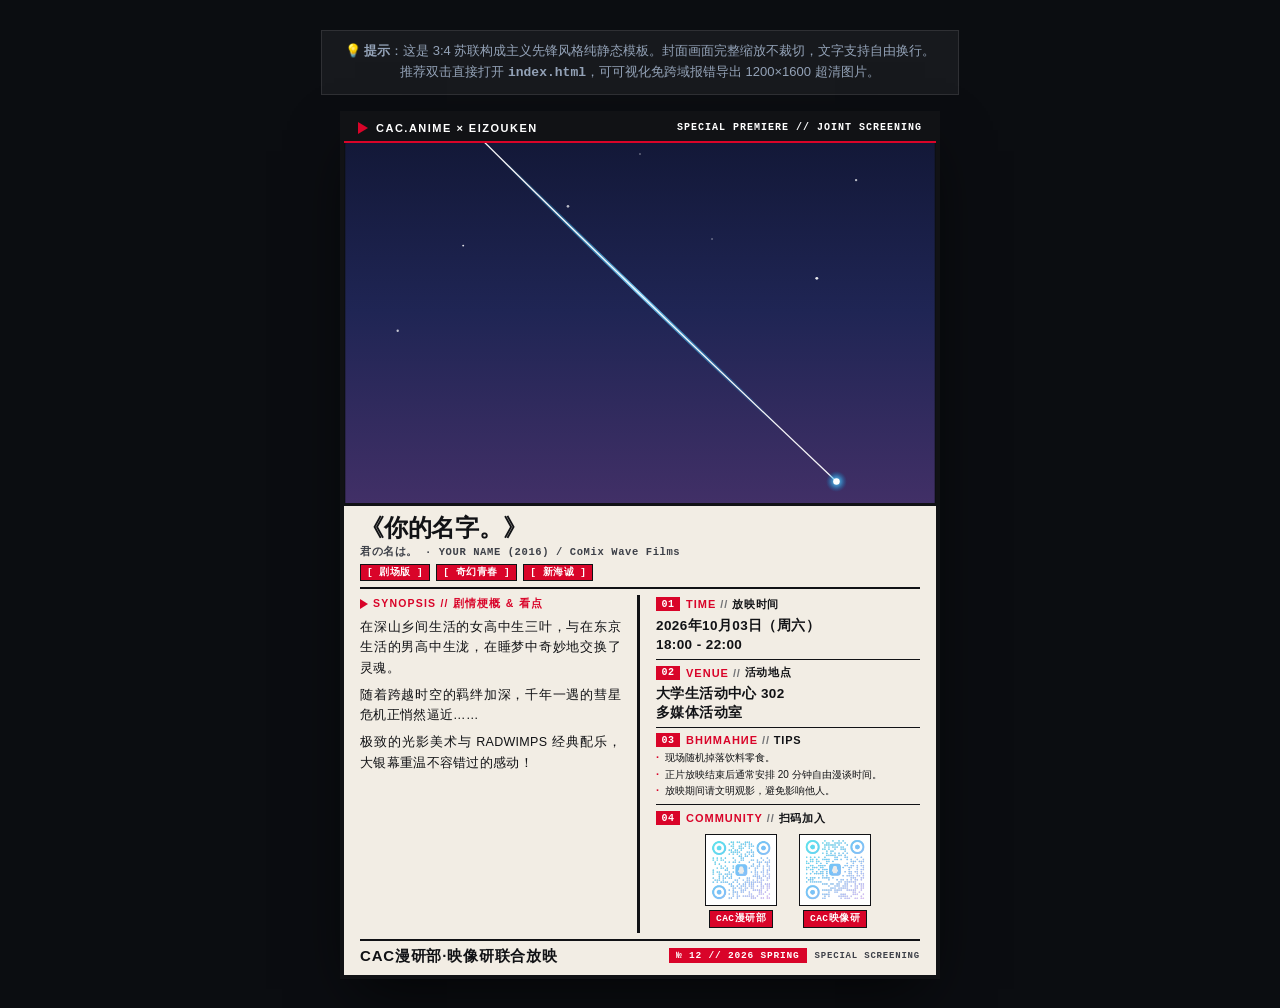
==== commit 54b0397b: "refactor(soviet-poster): align TIPS header with venue format (ВНИМАНИЕ // Tips), set QR label backgr" ====
--- a/template-pure.html
+++ b/template-pure.html
@@ -70,7 +70,7 @@
 
       <!-- 顶端：主标题区 (大标题独占首行，副标题独占次行，标签独占独立行) -->
       <header class="soviet-hero-header">
-        <h1 class="soviet-main-title">你的名字。</h1>
+        <h1 class="soviet-main-title">《你的名字。》</h1>
         <div class="soviet-sub-title">君の名は。 · YOUR NAME (2016) / CoMix Wave Films</div>
         <div class="soviet-tag-row">
           <div class="soviet-tag-inline">
@@ -130,18 +130,18 @@
             </div>
           </section>
 
-          <!-- 栏目 03：注意事项 (TIPS，适当收缩，紧凑利落) -->
+          <!-- 栏目 03：注意事项 (ВНИМАНИЕ // Tips) -->
           <section class="soviet-info-card card-tips">
             <div class="soviet-card-header">
               <span class="soviet-card-num">03</span>
               <span class="soviet-card-label">
-                <span class="en-tag">TIPS</span><span class="sep-slash">//</span><span class="zh-tag">参会须知</span>
+                <span class="en-tag">ВНИМАНИЕ</span><span class="sep-slash">//</span><span class="zh-tag">Tips</span>
               </span>
             </div>
             <div class="soviet-card-body">
               <ul class="soviet-ps-list">
                 <li>现场随机掉落饮料零食。</li>
-                <li>正片放映结束后安排 20 分钟自由漫谈。</li>
+                <li>正片放映结束后通常安排 20 分钟自由漫谈时间。</li>
                 <li>放映期间请文明观影，避免影响他人。</li>
               </ul>
             </div>
--- a/assets/css/poster.css
+++ b/assets/css/poster.css
@@ -98,10 +98,6 @@
 .poster-container.ratio-3-4 .soviet-content-board {
   padding: 8px 16px 8px 16px !important;
   gap: 6px !important;
-}
-.poster-container.ratio-3-4 .soviet-qr-frame {
-  width: 50px;
-  height: 50px;
 }
 
 .poster-container.ratio-9-16 {
@@ -478,7 +474,7 @@
 .soviet-card-num {
   font-family: var(--soviet-font-mono);
   font-size: 10px;
-  font-weight: 900;
+  font-weight: 800;
   background: var(--soviet-red);
   color: #ffffff;
   padding: 1.5px 5.5px;
@@ -490,7 +486,7 @@
 .soviet-card-label {
   font-family: var(--soviet-font-display);
   font-size: 11px;
-  font-weight: 900;
+  font-weight: 700;
   letter-spacing: 0.8px;
   text-transform: uppercase;
   color: var(--soviet-text);
@@ -504,12 +500,13 @@
   color: var(--soviet-red);
   font-family: var(--soviet-font-display);
   letter-spacing: 1px;
+  font-weight: 700;
 }
 
 .soviet-card-label .sep-slash {
   color: var(--soviet-sub);
   opacity: 0.7;
-  font-weight: 700;
+  font-weight: 600;
 }
 
 .soviet-card-label .zh-tag {
@@ -524,13 +521,13 @@
   border: none;
 }
 
-/* 栏目 01 & 02：时间与场地文字 (字号微调至11px，字重600，行高1.45，清朗舒展不臃肿) */
+/* 栏目 01 & 02：时间与场地文字 (加大加粗至 13.5px / 字重 900，硬朗醒目，填满版面) */
 .soviet-schedule-text,
 .soviet-venue-text {
-  font-size: 11px;
-  font-weight: 600;
-  line-height: 1.45;
-  letter-spacing: 0.3px;
+  font-size: 13.5px;
+  font-weight: 900;
+  line-height: 1.42;
+  letter-spacing: 0.4px;
   color: var(--soviet-text);
   white-space: pre-line;
   word-break: break-word;
@@ -548,8 +545,8 @@
   padding: 0;
   list-style: none;
   font-size: 10px;
-  font-weight: 500;
-  line-height: 1.4;
+  font-weight: 400;
+  line-height: 1.45;
   color: var(--soviet-text);
 }
 
@@ -557,7 +554,7 @@
   position: relative;
   padding-left: 9px;
   margin-bottom: 2px;
-  line-height: 1.4;
+  line-height: 1.45;
 }
 
 .soviet-ps-list li:last-child {
@@ -570,38 +567,39 @@
   left: 0;
   top: -1px;
   color: var(--soviet-red);
-  font-weight: 900;
+  font-weight: 700;
   font-size: 11px;
 }
 
-/* 栏目 04：二维码 (两码在右侧栏均匀对称分布) */
+/* 栏目 04：二维码 (加大至 72px 居中排列，填满右栏下半部，饱满大方) */
 .soviet-info-card.qr-card {
-  padding-top: 5px;
-  padding-bottom: 2px;
+  padding-top: 6px;
+  padding-bottom: 3px;
 }
 
 .soviet-qr-group {
   width: 100%;
   display: flex;
   align-items: center;
-  justify-content: space-around;
-  padding: 2px 0;
+  justify-content: center;
+  gap: 22px;
+  padding: 4px 0 2px 0;
 }
 
 .soviet-qr-item {
   display: flex;
   flex-direction: column;
   align-items: center;
-  gap: 2px;
-}
-
-/* 二维码画框：精简尺寸至 50px */
+  gap: 3px;
+}
+
+/* 二维码画框：加大至 72px，清晰醒目易于扫描 */
 .soviet-qr-frame {
-  width: 50px;
-  height: 50px;
+  width: 72px;
+  height: 72px;
   background: #ffffff;
   border: 1.5px solid var(--soviet-border);
-  padding: 2px;
+  padding: 2.5px;
   box-sizing: border-box;
 }
 
@@ -612,26 +610,30 @@
   object-fit: contain;
 }
 
-/* 二维码标签：黑底白字先锋印章，字迹清朗醒目 */
+/* 二维码标签：红底白字先锋印章，字迹清朗醒目 */
 .soviet-qr-label {
-  font-size: 9px;
-  font-weight: 900;
-  background: var(--soviet-black);
+  font-size: 9.5px;
+  font-weight: 800;
+  background: var(--soviet-red);
   color: #ffffff;
-  padding: 1px 5px;
+  padding: 1.5px 6px;
   letter-spacing: 0.5px;
   white-space: nowrap;
   text-align: center;
   font-family: var(--soviet-font-mono);
   border: 1px solid var(--soviet-border);
-  margin-top: 2px;
+  margin-top: 1px;
   display: inline-block;
 }
 
-.theme-stenberg-black .soviet-qr-label,
+.theme-stenberg-black .soviet-qr-label {
+  background: var(--soviet-red);
+  color: #ffffff;
+}
+
 .theme-industrial-ochre .soviet-qr-label {
   background: var(--soviet-red);
-  color: #ffffff;
+  color: #141518;
 }
 
 /* ================= 6. 构成主义底栏：联合放映全宽字标 ================= */
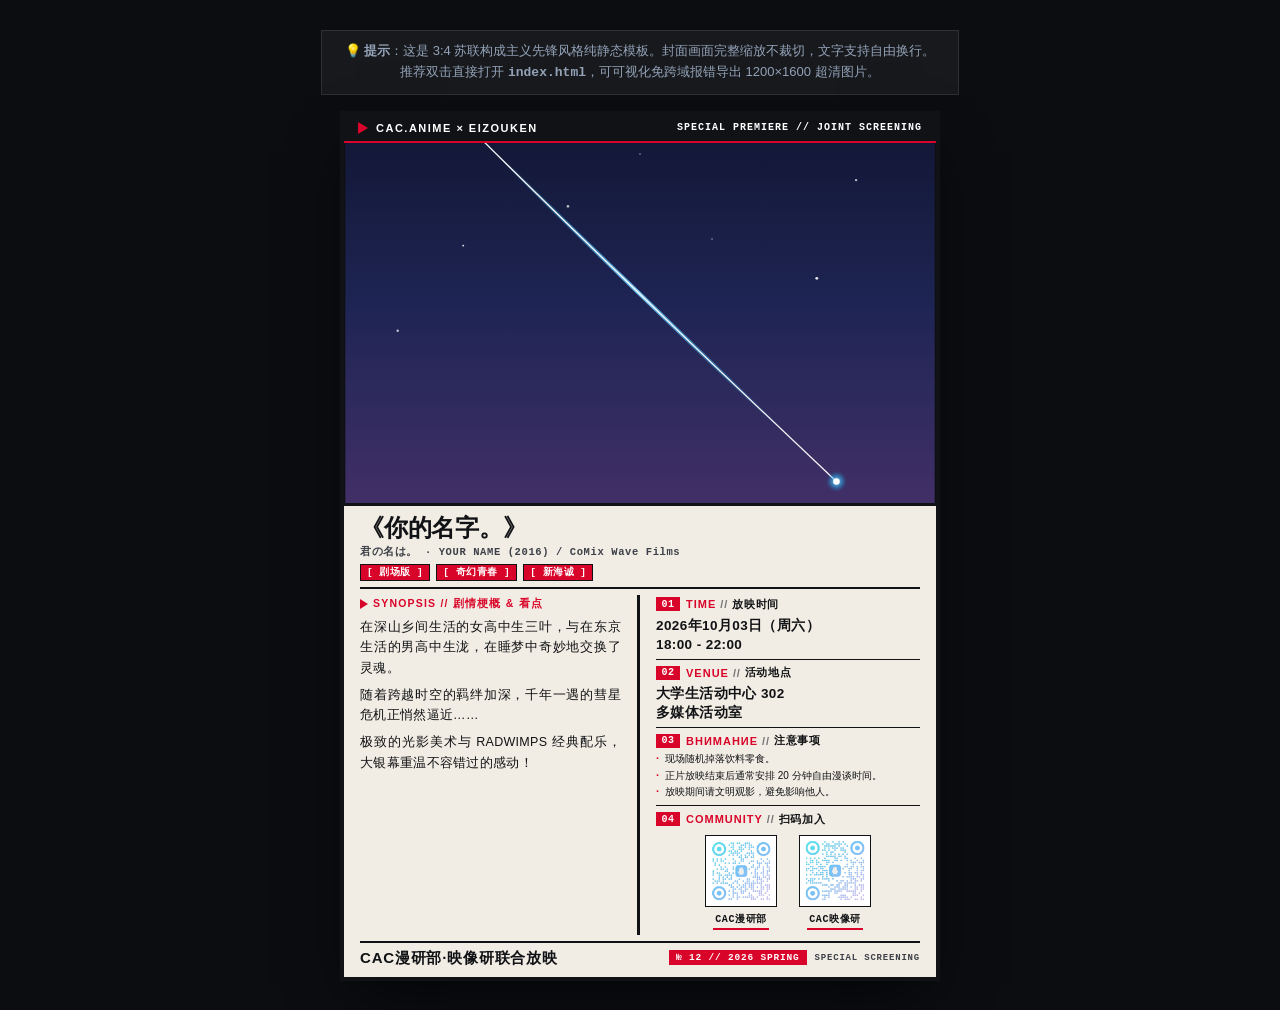
==== commit cf862659: "refactor: update TIPS to 注意事项, replace solid QR label bg with red underline accent" ====
--- a/template-pure.html
+++ b/template-pure.html
@@ -130,12 +130,12 @@
             </div>
           </section>
 
-          <!-- 栏目 03：注意事项 (ВНИМАНИЕ // Tips) -->
+          <!-- 栏目 03：注意事项 (ВНИМАНИЕ // 注意事项) -->
           <section class="soviet-info-card card-tips">
             <div class="soviet-card-header">
               <span class="soviet-card-num">03</span>
               <span class="soviet-card-label">
-                <span class="en-tag">ВНИМАНИЕ</span><span class="sep-slash">//</span><span class="zh-tag">Tips</span>
+                <span class="en-tag">ВНИМАНИЕ</span><span class="sep-slash">//</span><span class="zh-tag">注意事项</span>
               </span>
             </div>
             <div class="soviet-card-body">
--- a/assets/css/poster.css
+++ b/assets/css/poster.css
@@ -610,30 +610,33 @@
   object-fit: contain;
 }
 
-/* 二维码标签：红底白字先锋印章，字迹清朗醒目 */
+/* 二维码标签：去除死板实色背景块，改为通透利落的赤红刻度底线图说排版 */
 .soviet-qr-label {
-  font-size: 9.5px;
+  font-size: 10px;
   font-weight: 800;
-  background: var(--soviet-red);
-  color: #ffffff;
-  padding: 1.5px 6px;
-  letter-spacing: 0.5px;
+  background: transparent;
+  color: var(--soviet-text);
+  padding: 0 2px 2px 2px;
+  letter-spacing: 0.6px;
   white-space: nowrap;
   text-align: center;
   font-family: var(--soviet-font-mono);
-  border: 1px solid var(--soviet-border);
-  margin-top: 1px;
+  border: none;
+  border-bottom: 2px solid var(--soviet-red);
+  margin-top: 2px;
   display: inline-block;
 }
 
 .theme-stenberg-black .soviet-qr-label {
-  background: var(--soviet-red);
+  background: transparent;
   color: #ffffff;
+  border-bottom-color: var(--soviet-red);
 }
 
 .theme-industrial-ochre .soviet-qr-label {
-  background: var(--soviet-red);
+  background: transparent;
   color: #141518;
+  border-bottom-color: var(--soviet-red);
 }
 
 /* ================= 6. 构成主义底栏：联合放映全宽字标 ================= */
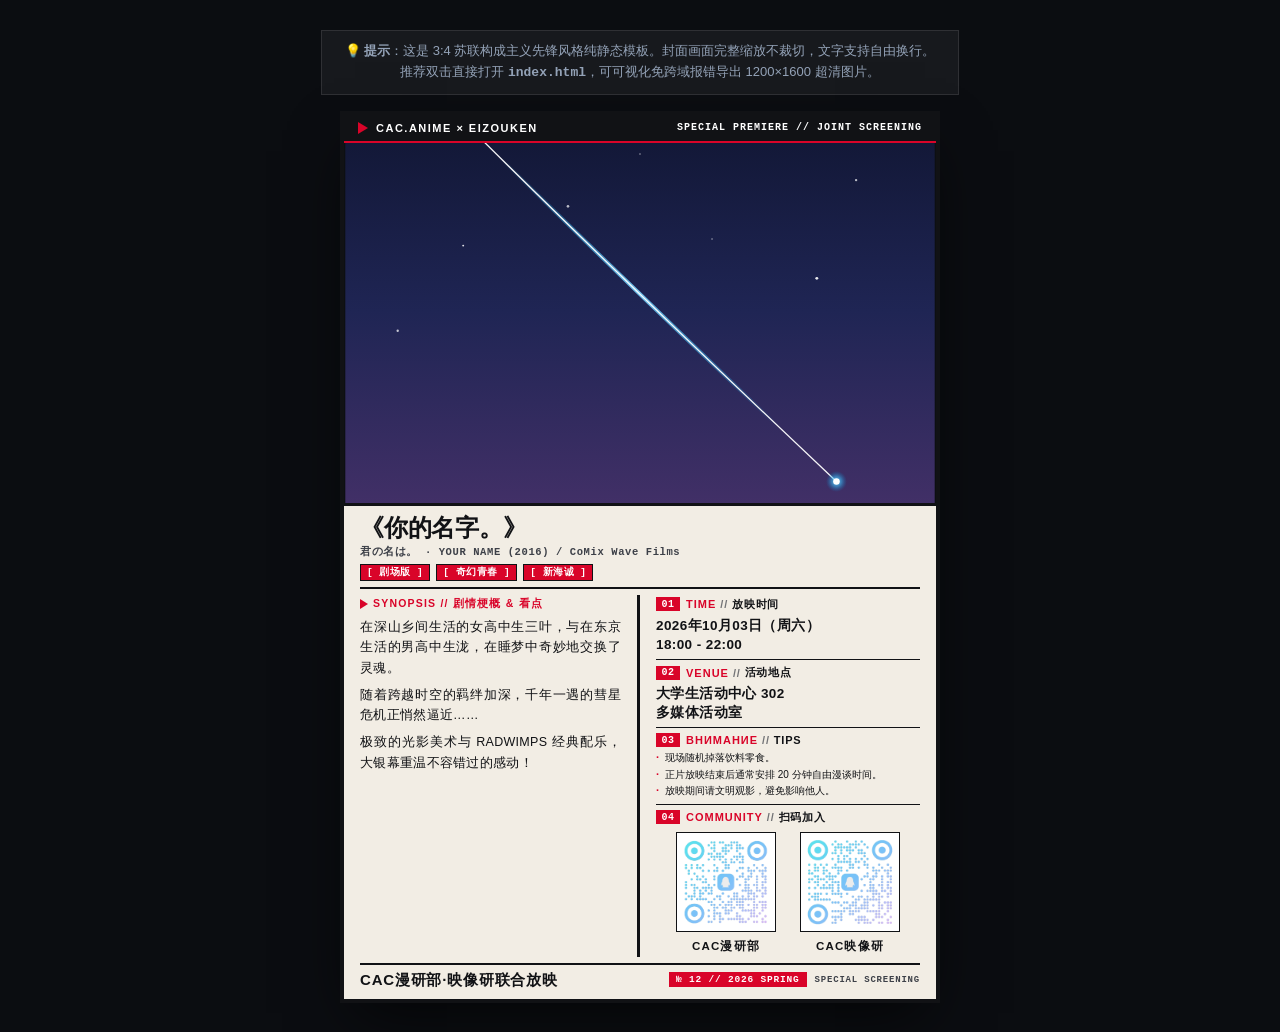
==== commit 6e219a2c: "docs(template): update template-pure.html with latest changes" ====
--- a/template-pure.html
+++ b/template-pure.html
@@ -130,12 +130,12 @@
             </div>
           </section>
 
-          <!-- 栏目 03：注意事项 (ВНИМАНИЕ // 注意事项) -->
+          <!-- 栏目 03：注意事项 (ВНИМАНИЕ // Tips) -->
           <section class="soviet-info-card card-tips">
             <div class="soviet-card-header">
               <span class="soviet-card-num">03</span>
               <span class="soviet-card-label">
-                <span class="en-tag">ВНИМАНИЕ</span><span class="sep-slash">//</span><span class="zh-tag">注意事项</span>
+                <span class="en-tag">ВНИМАНИЕ</span><span class="sep-slash">//</span><span class="zh-tag">Tips</span>
               </span>
             </div>
             <div class="soviet-card-body">
--- a/assets/css/poster.css
+++ b/assets/css/poster.css
@@ -571,10 +571,10 @@
   font-size: 11px;
 }
 
-/* 栏目 04：二维码 (加大至 72px 居中排列，填满右栏下半部，饱满大方) */
+/* 栏目 04：二维码 (加大至 100px 居中排列，横向占满右栏 80%，饱满大气) */
 .soviet-info-card.qr-card {
-  padding-top: 6px;
-  padding-bottom: 3px;
+  padding-top: 5px;
+  padding-bottom: 2px;
 }
 
 .soviet-qr-group {
@@ -582,8 +582,8 @@
   display: flex;
   align-items: center;
   justify-content: center;
-  gap: 22px;
-  padding: 4px 0 2px 0;
+  gap: 24px;
+  padding: 3px 0 1px 0;
 }
 
 .soviet-qr-item {
@@ -593,13 +593,13 @@
   gap: 3px;
 }
 
-/* 二维码画框：加大至 72px，清晰醒目易于扫描 */
+/* 二维码画框：加大至 100px，横向占满右栏 80%，极佳扫码识别率 */
 .soviet-qr-frame {
-  width: 72px;
-  height: 72px;
+  width: 100px;
+  height: 100px;
   background: #ffffff;
   border: 1.5px solid var(--soviet-border);
-  padding: 2.5px;
+  padding: 3px;
   box-sizing: border-box;
 }
 
@@ -610,33 +610,34 @@
   object-fit: contain;
 }
 
-/* 二维码标签：去除死板实色背景块，改为通透利落的赤红刻度底线图说排版 */
+/* 二维码标签：纯色先锋展示体 (Impact/先锋黑体)，深黑/主题色纯净醒目，无框无底色 */
 .soviet-qr-label {
-  font-size: 10px;
-  font-weight: 800;
+  font-family: var(--soviet-font-display);
+  font-size: 11.5px;
+  font-weight: 900;
+  letter-spacing: 1.2px;
+  text-transform: uppercase;
   background: transparent;
   color: var(--soviet-text);
-  padding: 0 2px 2px 2px;
-  letter-spacing: 0.6px;
+  padding: 0;
   white-space: nowrap;
   text-align: center;
-  font-family: var(--soviet-font-mono);
   border: none;
-  border-bottom: 2px solid var(--soviet-red);
-  margin-top: 2px;
+  margin-top: 4px;
   display: inline-block;
+  line-height: 1.3;
 }
 
 .theme-stenberg-black .soviet-qr-label {
   background: transparent;
-  color: #ffffff;
-  border-bottom-color: var(--soviet-red);
+  color: var(--soviet-text);
+  border: none;
 }
 
 .theme-industrial-ochre .soviet-qr-label {
   background: transparent;
-  color: #141518;
-  border-bottom-color: var(--soviet-red);
+  color: var(--soviet-text);
+  border: none;
 }
 
 /* ================= 6. 构成主义底栏：联合放映全宽字标 ================= */
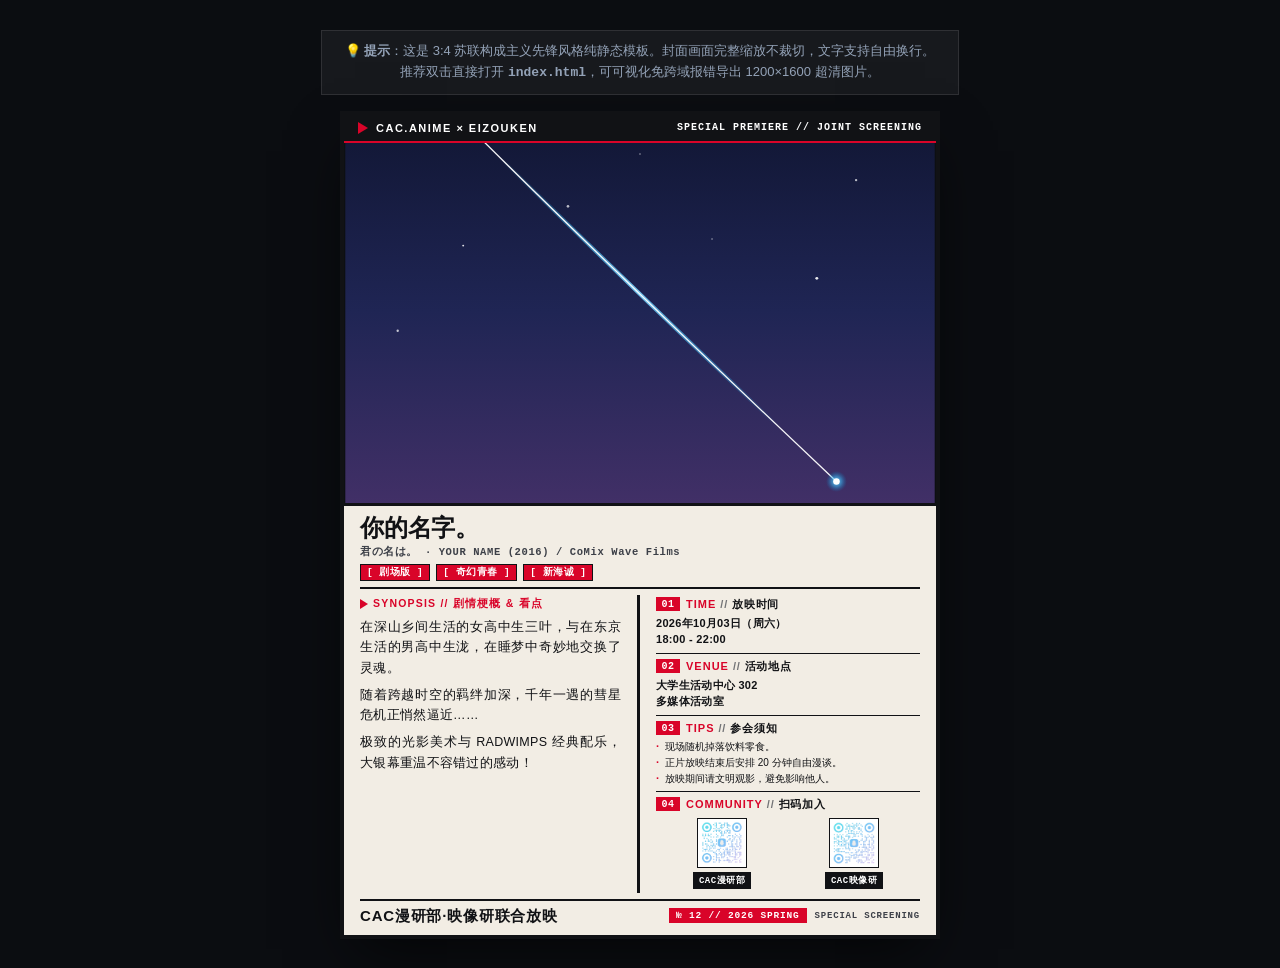
==== commit fc9c4d79: "Merge pull request #1 from MajorMajorMajor0202/main fix: 海报布局修正" ====
--- a/template-pure.html
+++ b/template-pure.html
@@ -70,7 +70,7 @@
 
       <!-- 顶端：主标题区 (大标题独占首行，副标题独占次行，标签独占独立行) -->
       <header class="soviet-hero-header">
-        <h1 class="soviet-main-title">《你的名字。》</h1>
+        <h1 class="soviet-main-title">你的名字。</h1>
         <div class="soviet-sub-title">君の名は。 · YOUR NAME (2016) / CoMix Wave Films</div>
         <div class="soviet-tag-row">
           <div class="soviet-tag-inline">
@@ -130,18 +130,18 @@
             </div>
           </section>
 
-          <!-- 栏目 03：注意事项 (ВНИМАНИЕ // Tips) -->
+          <!-- 栏目 03：注意事项 (TIPS，适当收缩，紧凑利落) -->
           <section class="soviet-info-card card-tips">
             <div class="soviet-card-header">
               <span class="soviet-card-num">03</span>
               <span class="soviet-card-label">
-                <span class="en-tag">ВНИМАНИЕ</span><span class="sep-slash">//</span><span class="zh-tag">Tips</span>
+                <span class="en-tag">TIPS</span><span class="sep-slash">//</span><span class="zh-tag">参会须知</span>
               </span>
             </div>
             <div class="soviet-card-body">
               <ul class="soviet-ps-list">
                 <li>现场随机掉落饮料零食。</li>
-                <li>正片放映结束后通常安排 20 分钟自由漫谈时间。</li>
+                <li>正片放映结束后安排 20 分钟自由漫谈。</li>
                 <li>放映期间请文明观影，避免影响他人。</li>
               </ul>
             </div>
--- a/assets/css/poster.css
+++ b/assets/css/poster.css
@@ -98,6 +98,10 @@
 .poster-container.ratio-3-4 .soviet-content-board {
   padding: 8px 16px 8px 16px !important;
   gap: 6px !important;
+}
+.poster-container.ratio-3-4 .soviet-qr-frame {
+  width: 50px;
+  height: 50px;
 }
 
 .poster-container.ratio-9-16 {
@@ -474,7 +478,7 @@
 .soviet-card-num {
   font-family: var(--soviet-font-mono);
   font-size: 10px;
-  font-weight: 800;
+  font-weight: 900;
   background: var(--soviet-red);
   color: #ffffff;
   padding: 1.5px 5.5px;
@@ -486,7 +490,7 @@
 .soviet-card-label {
   font-family: var(--soviet-font-display);
   font-size: 11px;
-  font-weight: 700;
+  font-weight: 900;
   letter-spacing: 0.8px;
   text-transform: uppercase;
   color: var(--soviet-text);
@@ -500,13 +504,12 @@
   color: var(--soviet-red);
   font-family: var(--soviet-font-display);
   letter-spacing: 1px;
-  font-weight: 700;
 }
 
 .soviet-card-label .sep-slash {
   color: var(--soviet-sub);
   opacity: 0.7;
-  font-weight: 600;
+  font-weight: 700;
 }
 
 .soviet-card-label .zh-tag {
@@ -521,13 +524,13 @@
   border: none;
 }
 
-/* 栏目 01 & 02：时间与场地文字 (加大加粗至 13.5px / 字重 900，硬朗醒目，填满版面) */
+/* 栏目 01 & 02：时间与场地文字 (字号微调至11px，字重600，行高1.45，清朗舒展不臃肿) */
 .soviet-schedule-text,
 .soviet-venue-text {
-  font-size: 13.5px;
-  font-weight: 900;
-  line-height: 1.42;
-  letter-spacing: 0.4px;
+  font-size: 11px;
+  font-weight: 600;
+  line-height: 1.45;
+  letter-spacing: 0.3px;
   color: var(--soviet-text);
   white-space: pre-line;
   word-break: break-word;
@@ -545,8 +548,8 @@
   padding: 0;
   list-style: none;
   font-size: 10px;
-  font-weight: 400;
-  line-height: 1.45;
+  font-weight: 500;
+  line-height: 1.4;
   color: var(--soviet-text);
 }
 
@@ -554,7 +557,7 @@
   position: relative;
   padding-left: 9px;
   margin-bottom: 2px;
-  line-height: 1.45;
+  line-height: 1.4;
 }
 
 .soviet-ps-list li:last-child {
@@ -567,11 +570,11 @@
   left: 0;
   top: -1px;
   color: var(--soviet-red);
-  font-weight: 700;
+  font-weight: 900;
   font-size: 11px;
 }
 
-/* 栏目 04：二维码 (加大至 100px 居中排列，横向占满右栏 80%，饱满大气) */
+/* 栏目 04：二维码 (两码在右侧栏均匀对称分布) */
 .soviet-info-card.qr-card {
   padding-top: 5px;
   padding-bottom: 2px;
@@ -581,25 +584,24 @@
   width: 100%;
   display: flex;
   align-items: center;
-  justify-content: center;
-  gap: 24px;
-  padding: 3px 0 1px 0;
+  justify-content: space-around;
+  padding: 2px 0;
 }
 
 .soviet-qr-item {
   display: flex;
   flex-direction: column;
   align-items: center;
-  gap: 3px;
-}
-
-/* 二维码画框：加大至 100px，横向占满右栏 80%，极佳扫码识别率 */
+  gap: 2px;
+}
+
+/* 二维码画框：精简尺寸至 50px */
 .soviet-qr-frame {
-  width: 100px;
-  height: 100px;
+  width: 50px;
+  height: 50px;
   background: #ffffff;
   border: 1.5px solid var(--soviet-border);
-  padding: 3px;
+  padding: 2px;
   box-sizing: border-box;
 }
 
@@ -610,34 +612,26 @@
   object-fit: contain;
 }
 
-/* 二维码标签：纯色先锋展示体 (Impact/先锋黑体)，深黑/主题色纯净醒目，无框无底色 */
+/* 二维码标签：黑底白字先锋印章，字迹清朗醒目 */
 .soviet-qr-label {
-  font-family: var(--soviet-font-display);
-  font-size: 11.5px;
-  font-weight: 900;
-  letter-spacing: 1.2px;
-  text-transform: uppercase;
-  background: transparent;
-  color: var(--soviet-text);
-  padding: 0;
+  font-size: 9px;
+  font-weight: 900;
+  background: var(--soviet-black);
+  color: #ffffff;
+  padding: 1px 5px;
+  letter-spacing: 0.5px;
   white-space: nowrap;
   text-align: center;
-  border: none;
-  margin-top: 4px;
+  font-family: var(--soviet-font-mono);
+  border: 1px solid var(--soviet-border);
+  margin-top: 2px;
   display: inline-block;
-  line-height: 1.3;
-}
-
-.theme-stenberg-black .soviet-qr-label {
-  background: transparent;
-  color: var(--soviet-text);
-  border: none;
-}
-
+}
+
+.theme-stenberg-black .soviet-qr-label,
 .theme-industrial-ochre .soviet-qr-label {
-  background: transparent;
-  color: var(--soviet-text);
-  border: none;
+  background: var(--soviet-red);
+  color: #ffffff;
 }
 
 /* ================= 6. 构成主义底栏：联合放映全宽字标 ================= */
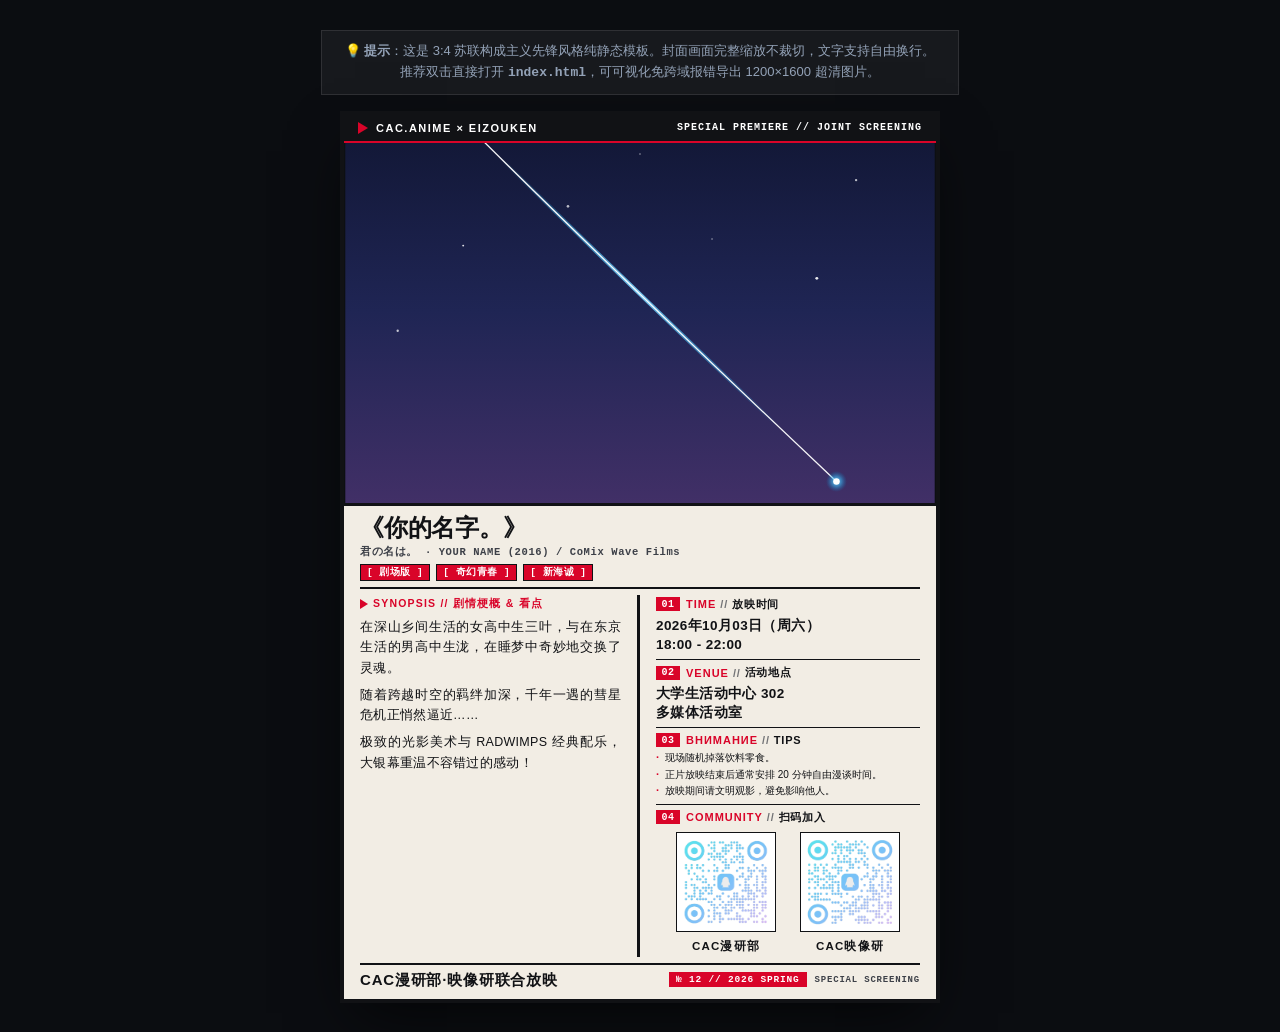
==== commit 70d27894: "Merge branch 'pr1' into main: complete Soviet poster layout refinements and optimizations" ====
--- a/template-pure.html
+++ b/template-pure.html
@@ -70,7 +70,7 @@
 
       <!-- 顶端：主标题区 (大标题独占首行，副标题独占次行，标签独占独立行) -->
       <header class="soviet-hero-header">
-        <h1 class="soviet-main-title">你的名字。</h1>
+        <h1 class="soviet-main-title">《你的名字。》</h1>
         <div class="soviet-sub-title">君の名は。 · YOUR NAME (2016) / CoMix Wave Films</div>
         <div class="soviet-tag-row">
           <div class="soviet-tag-inline">
@@ -130,18 +130,18 @@
             </div>
           </section>
 
-          <!-- 栏目 03：注意事项 (TIPS，适当收缩，紧凑利落) -->
+          <!-- 栏目 03：注意事项 (ВНИМАНИЕ // Tips) -->
           <section class="soviet-info-card card-tips">
             <div class="soviet-card-header">
               <span class="soviet-card-num">03</span>
               <span class="soviet-card-label">
-                <span class="en-tag">TIPS</span><span class="sep-slash">//</span><span class="zh-tag">参会须知</span>
+                <span class="en-tag">ВНИМАНИЕ</span><span class="sep-slash">//</span><span class="zh-tag">Tips</span>
               </span>
             </div>
             <div class="soviet-card-body">
               <ul class="soviet-ps-list">
                 <li>现场随机掉落饮料零食。</li>
-                <li>正片放映结束后安排 20 分钟自由漫谈。</li>
+                <li>正片放映结束后通常安排 20 分钟自由漫谈时间。</li>
                 <li>放映期间请文明观影，避免影响他人。</li>
               </ul>
             </div>
--- a/assets/css/poster.css
+++ b/assets/css/poster.css
@@ -98,10 +98,6 @@
 .poster-container.ratio-3-4 .soviet-content-board {
   padding: 8px 16px 8px 16px !important;
   gap: 6px !important;
-}
-.poster-container.ratio-3-4 .soviet-qr-frame {
-  width: 50px;
-  height: 50px;
 }
 
 .poster-container.ratio-9-16 {
@@ -478,7 +474,7 @@
 .soviet-card-num {
   font-family: var(--soviet-font-mono);
   font-size: 10px;
-  font-weight: 900;
+  font-weight: 800;
   background: var(--soviet-red);
   color: #ffffff;
   padding: 1.5px 5.5px;
@@ -490,7 +486,7 @@
 .soviet-card-label {
   font-family: var(--soviet-font-display);
   font-size: 11px;
-  font-weight: 900;
+  font-weight: 700;
   letter-spacing: 0.8px;
   text-transform: uppercase;
   color: var(--soviet-text);
@@ -504,12 +500,13 @@
   color: var(--soviet-red);
   font-family: var(--soviet-font-display);
   letter-spacing: 1px;
+  font-weight: 700;
 }
 
 .soviet-card-label .sep-slash {
   color: var(--soviet-sub);
   opacity: 0.7;
-  font-weight: 700;
+  font-weight: 600;
 }
 
 .soviet-card-label .zh-tag {
@@ -524,13 +521,13 @@
   border: none;
 }
 
-/* 栏目 01 & 02：时间与场地文字 (字号微调至11px，字重600，行高1.45，清朗舒展不臃肿) */
+/* 栏目 01 & 02：时间与场地文字 (加大加粗至 13.5px / 字重 900，硬朗醒目，填满版面) */
 .soviet-schedule-text,
 .soviet-venue-text {
-  font-size: 11px;
-  font-weight: 600;
-  line-height: 1.45;
-  letter-spacing: 0.3px;
+  font-size: 13.5px;
+  font-weight: 900;
+  line-height: 1.42;
+  letter-spacing: 0.4px;
   color: var(--soviet-text);
   white-space: pre-line;
   word-break: break-word;
@@ -548,8 +545,8 @@
   padding: 0;
   list-style: none;
   font-size: 10px;
-  font-weight: 500;
-  line-height: 1.4;
+  font-weight: 400;
+  line-height: 1.45;
   color: var(--soviet-text);
 }
 
@@ -557,7 +554,7 @@
   position: relative;
   padding-left: 9px;
   margin-bottom: 2px;
-  line-height: 1.4;
+  line-height: 1.45;
 }
 
 .soviet-ps-list li:last-child {
@@ -570,11 +567,11 @@
   left: 0;
   top: -1px;
   color: var(--soviet-red);
-  font-weight: 900;
+  font-weight: 700;
   font-size: 11px;
 }
 
-/* 栏目 04：二维码 (两码在右侧栏均匀对称分布) */
+/* 栏目 04：二维码 (加大至 100px 居中排列，横向占满右栏 80%，饱满大气) */
 .soviet-info-card.qr-card {
   padding-top: 5px;
   padding-bottom: 2px;
@@ -584,24 +581,25 @@
   width: 100%;
   display: flex;
   align-items: center;
-  justify-content: space-around;
-  padding: 2px 0;
+  justify-content: center;
+  gap: 24px;
+  padding: 3px 0 1px 0;
 }
 
 .soviet-qr-item {
   display: flex;
   flex-direction: column;
   align-items: center;
-  gap: 2px;
-}
-
-/* 二维码画框：精简尺寸至 50px */
+  gap: 3px;
+}
+
+/* 二维码画框：加大至 100px，横向占满右栏 80%，极佳扫码识别率 */
 .soviet-qr-frame {
-  width: 50px;
-  height: 50px;
+  width: 100px;
+  height: 100px;
   background: #ffffff;
   border: 1.5px solid var(--soviet-border);
-  padding: 2px;
+  padding: 3px;
   box-sizing: border-box;
 }
 
@@ -612,26 +610,34 @@
   object-fit: contain;
 }
 
-/* 二维码标签：黑底白字先锋印章，字迹清朗醒目 */
+/* 二维码标签：纯色先锋展示体 (Impact/先锋黑体)，深黑/主题色纯净醒目，无框无底色 */
 .soviet-qr-label {
-  font-size: 9px;
-  font-weight: 900;
-  background: var(--soviet-black);
-  color: #ffffff;
-  padding: 1px 5px;
-  letter-spacing: 0.5px;
+  font-family: var(--soviet-font-display);
+  font-size: 11.5px;
+  font-weight: 900;
+  letter-spacing: 1.2px;
+  text-transform: uppercase;
+  background: transparent;
+  color: var(--soviet-text);
+  padding: 0;
   white-space: nowrap;
   text-align: center;
-  font-family: var(--soviet-font-mono);
-  border: 1px solid var(--soviet-border);
-  margin-top: 2px;
+  border: none;
+  margin-top: 4px;
   display: inline-block;
-}
-
-.theme-stenberg-black .soviet-qr-label,
+  line-height: 1.3;
+}
+
+.theme-stenberg-black .soviet-qr-label {
+  background: transparent;
+  color: var(--soviet-text);
+  border: none;
+}
+
 .theme-industrial-ochre .soviet-qr-label {
-  background: var(--soviet-red);
-  color: #ffffff;
+  background: transparent;
+  color: var(--soviet-text);
+  border: none;
 }
 
 /* ================= 6. 构成主义底栏：联合放映全宽字标 ================= */
